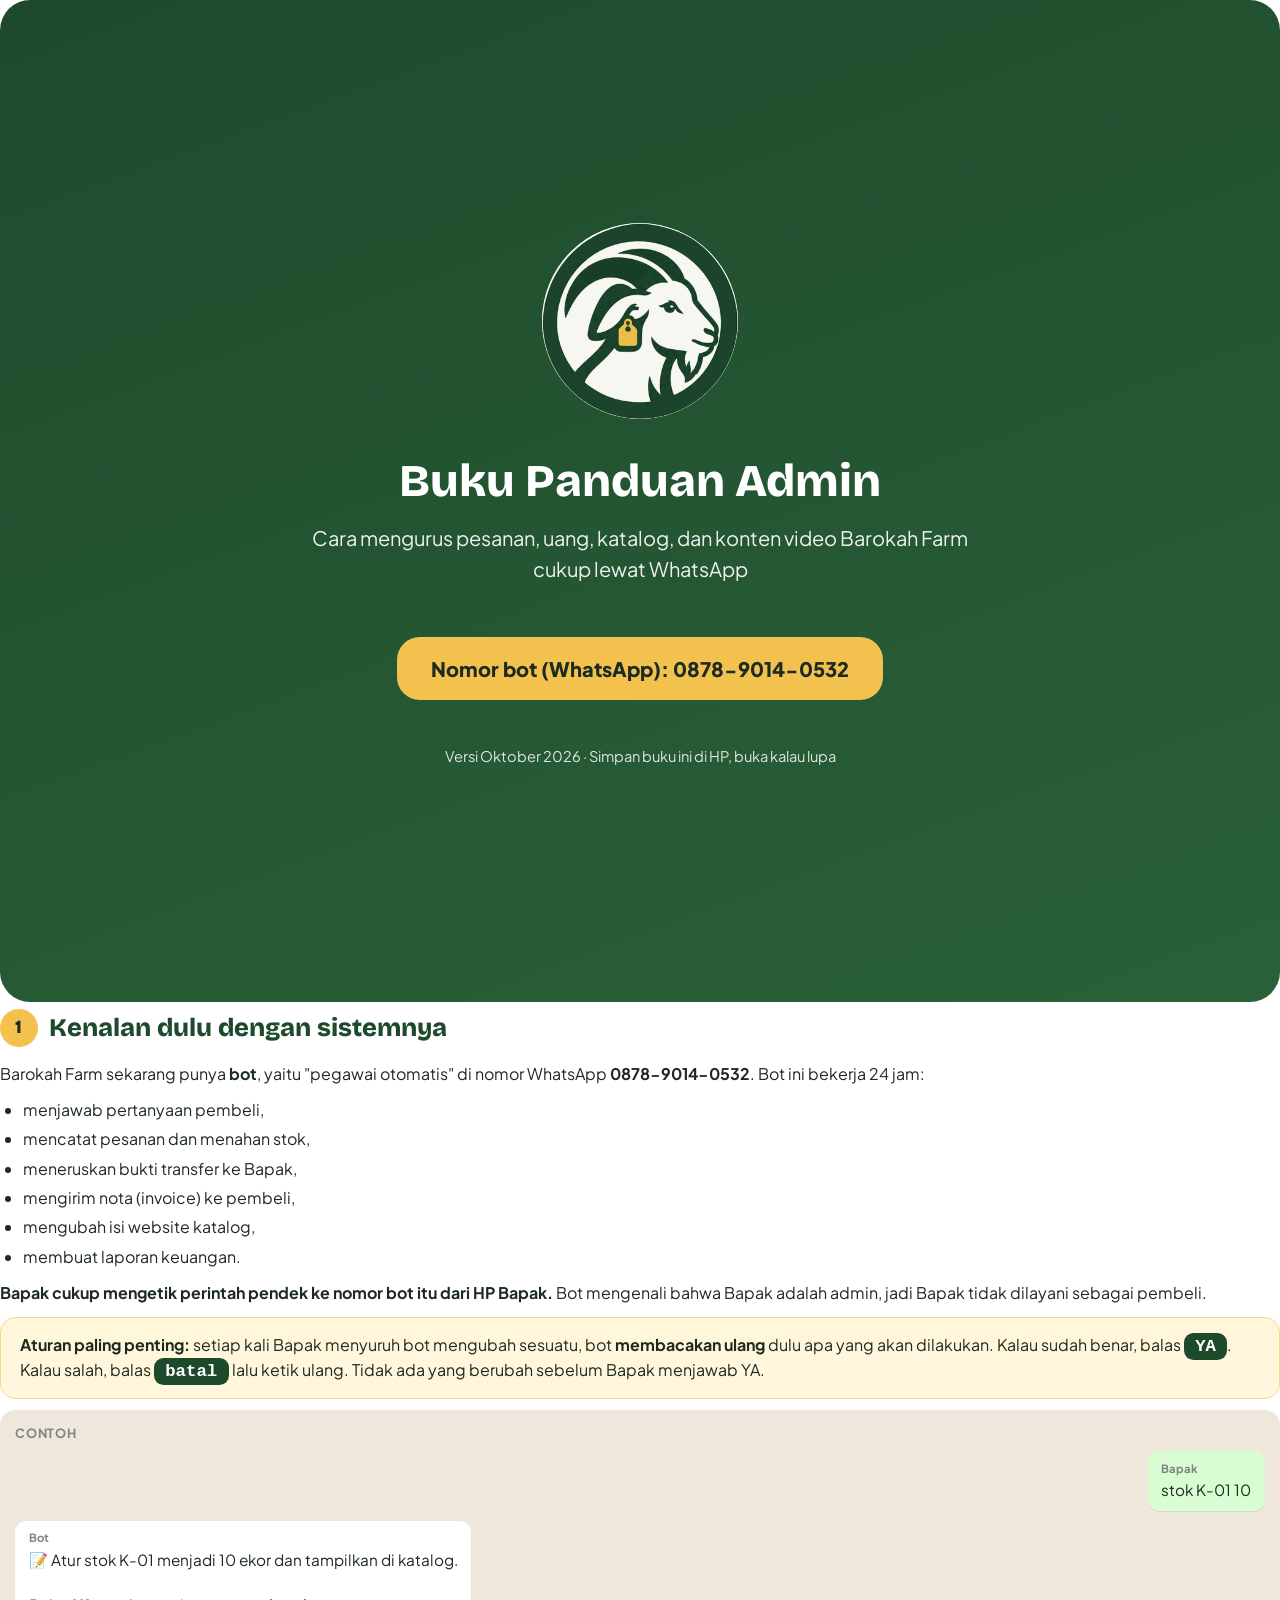
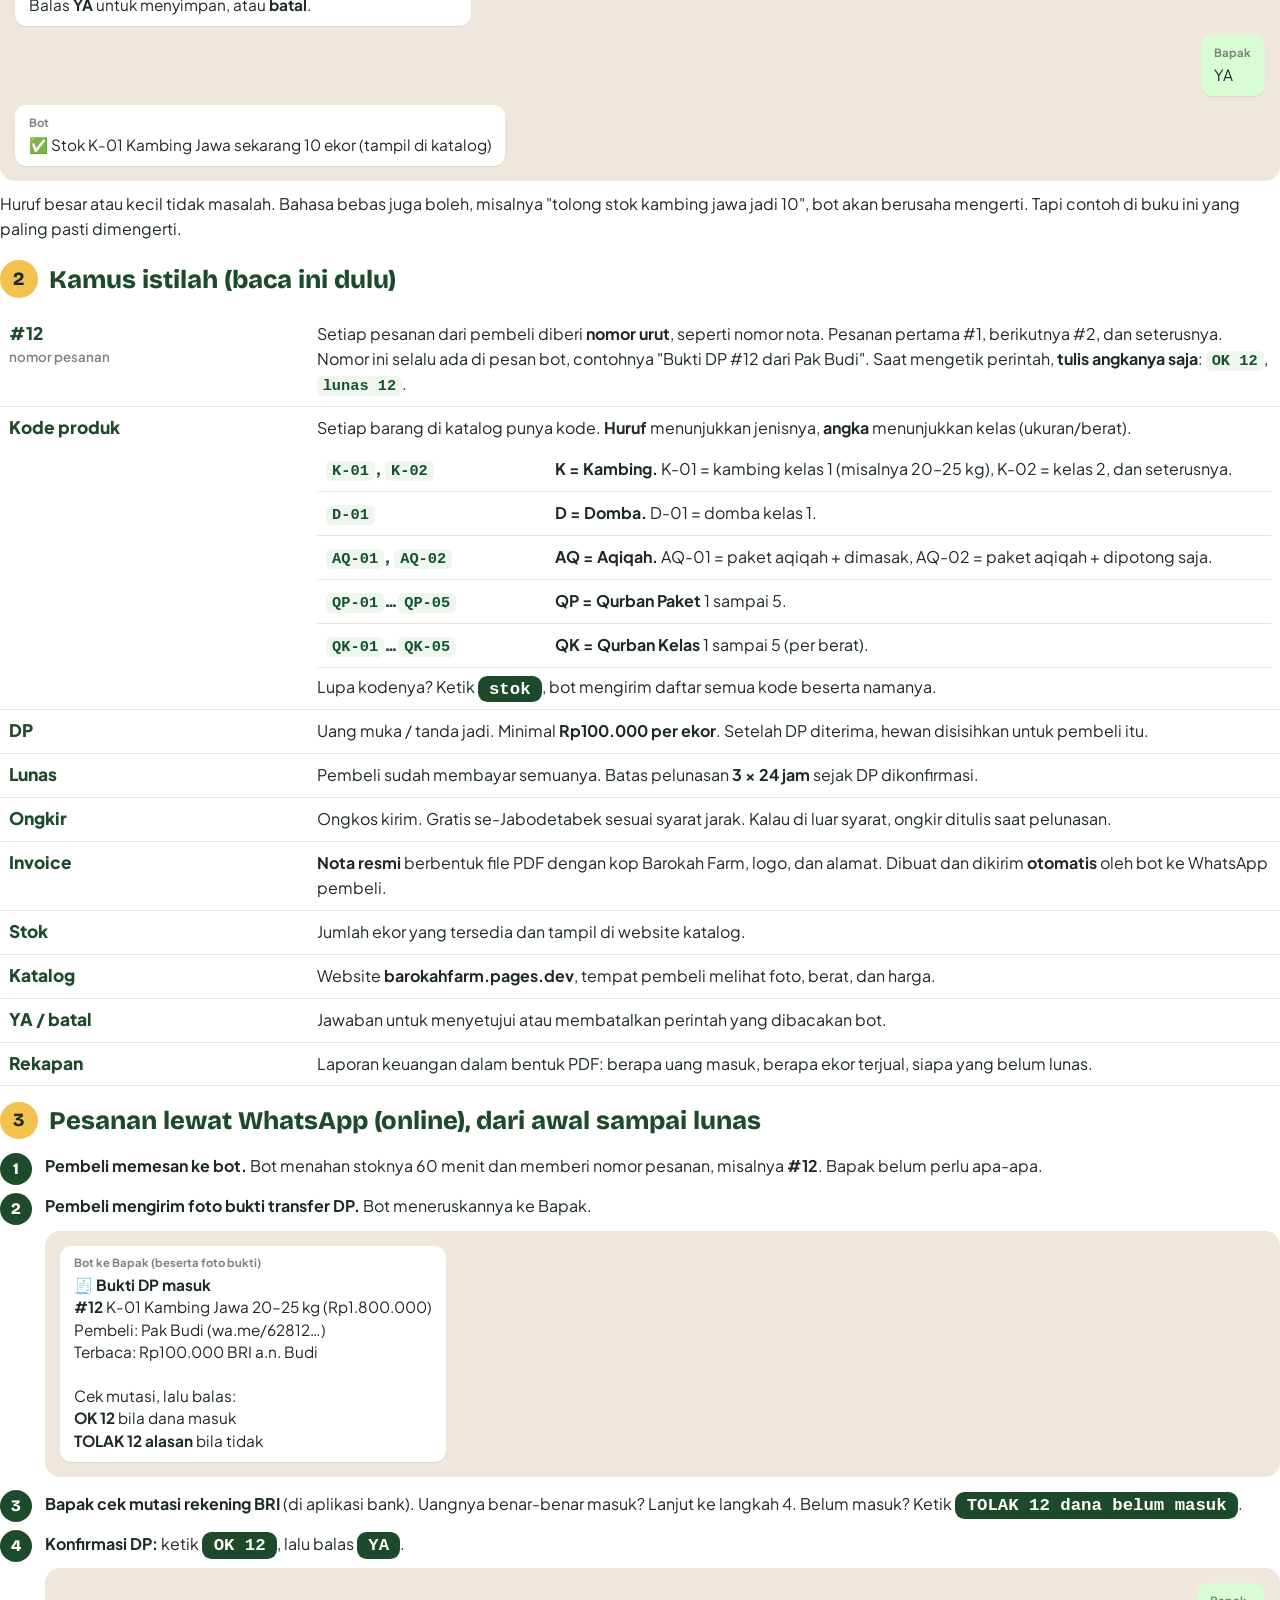
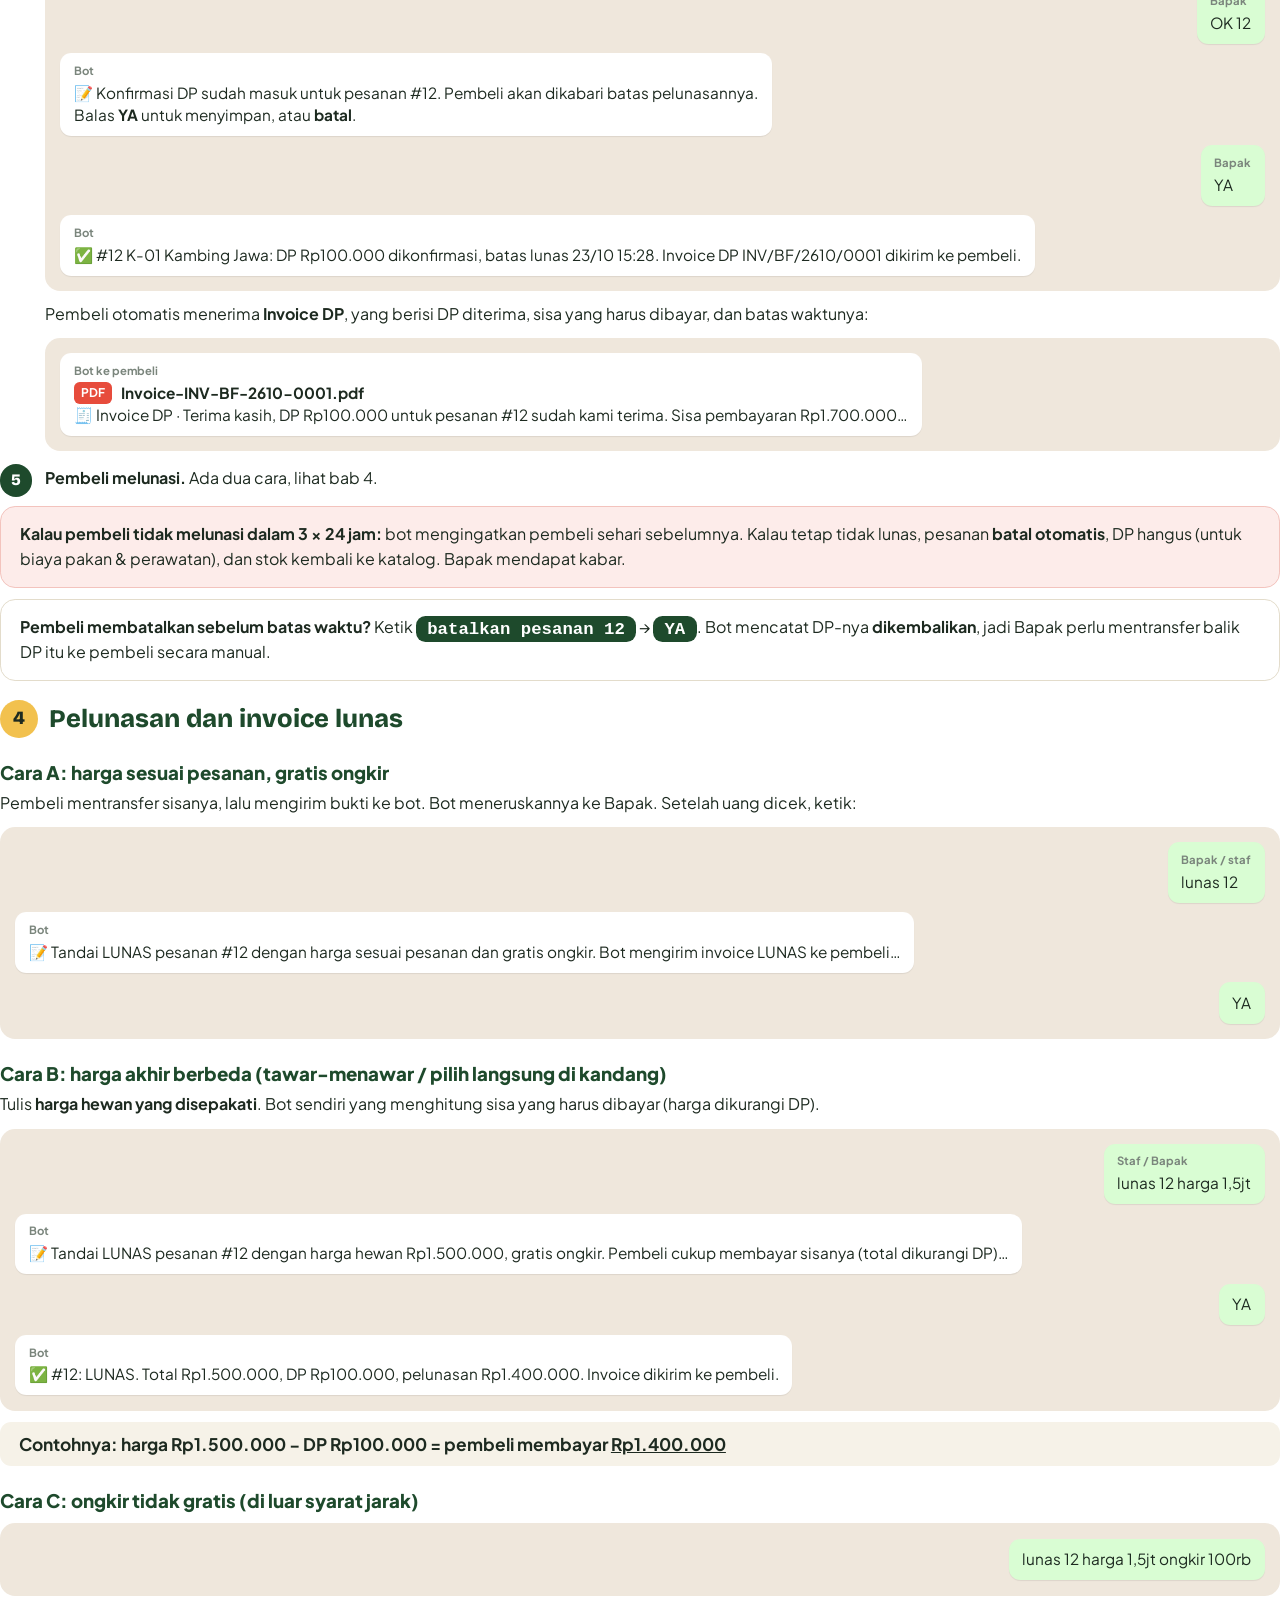
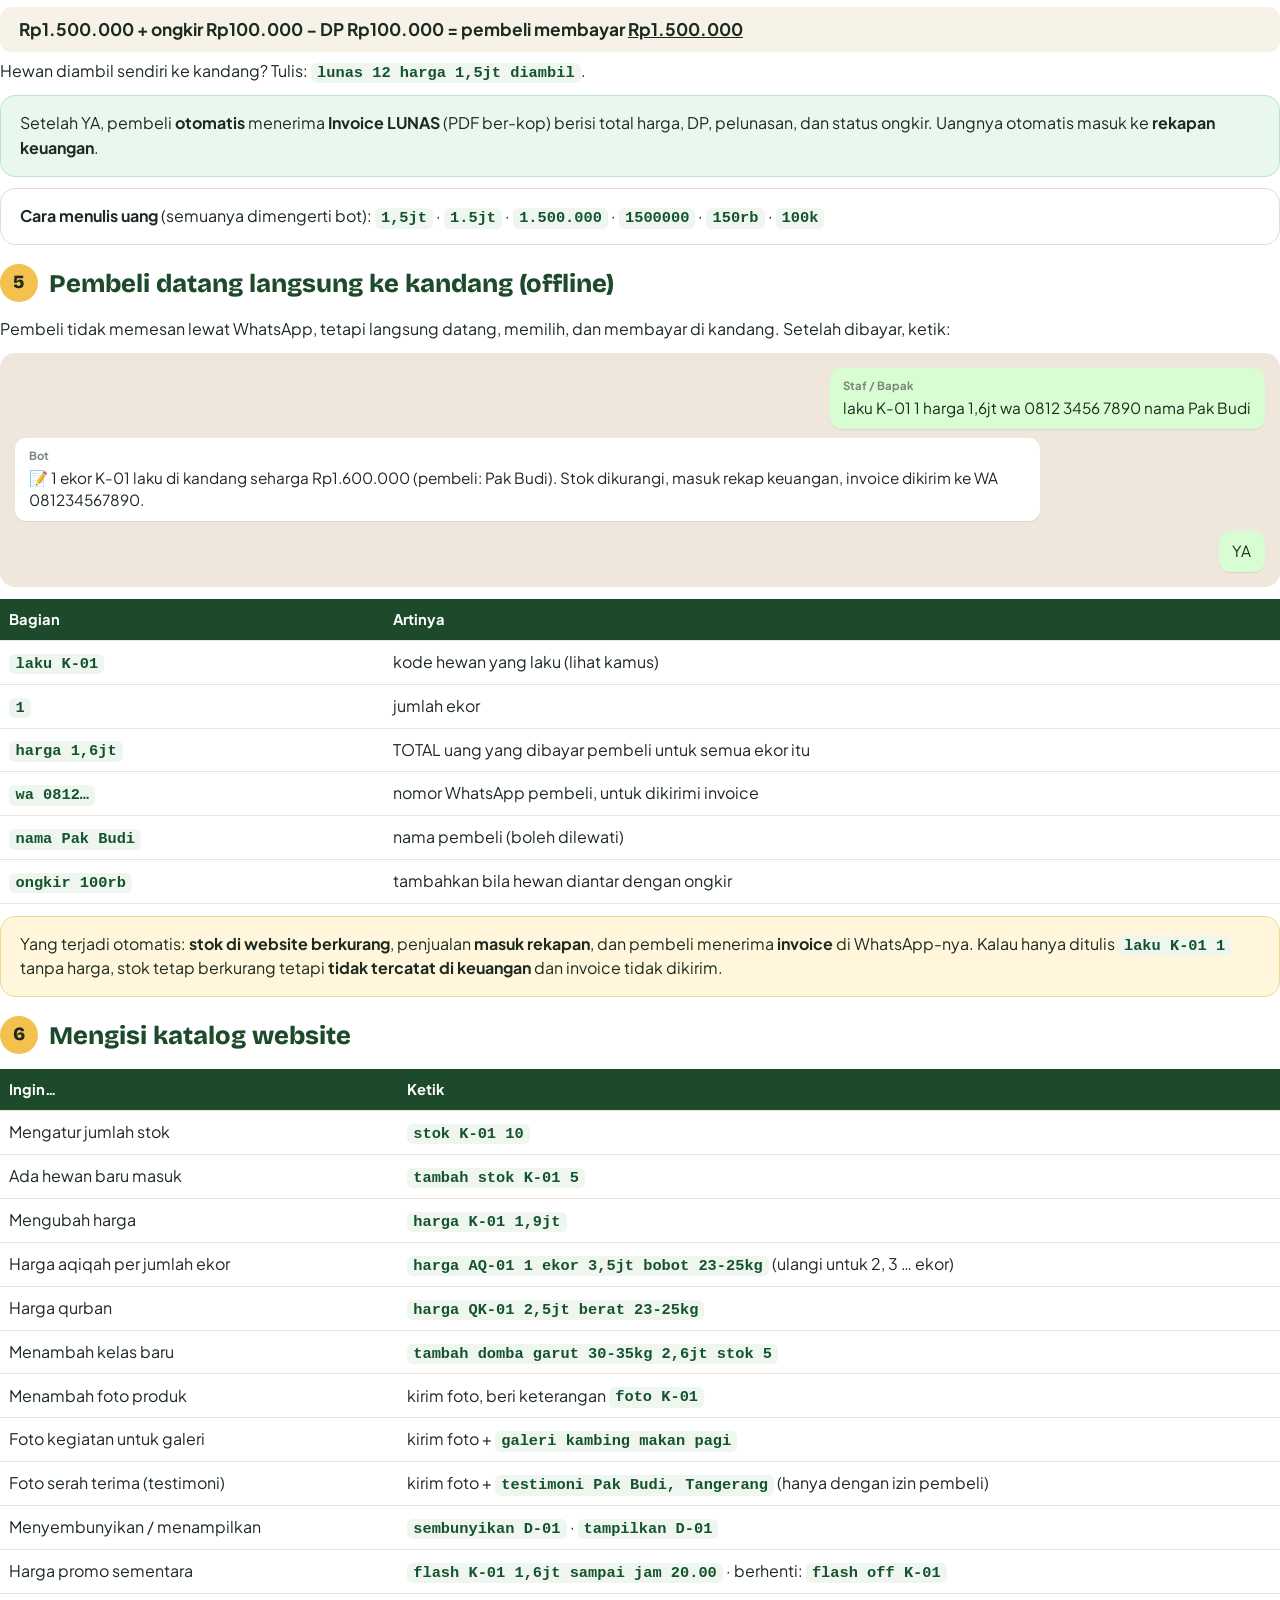
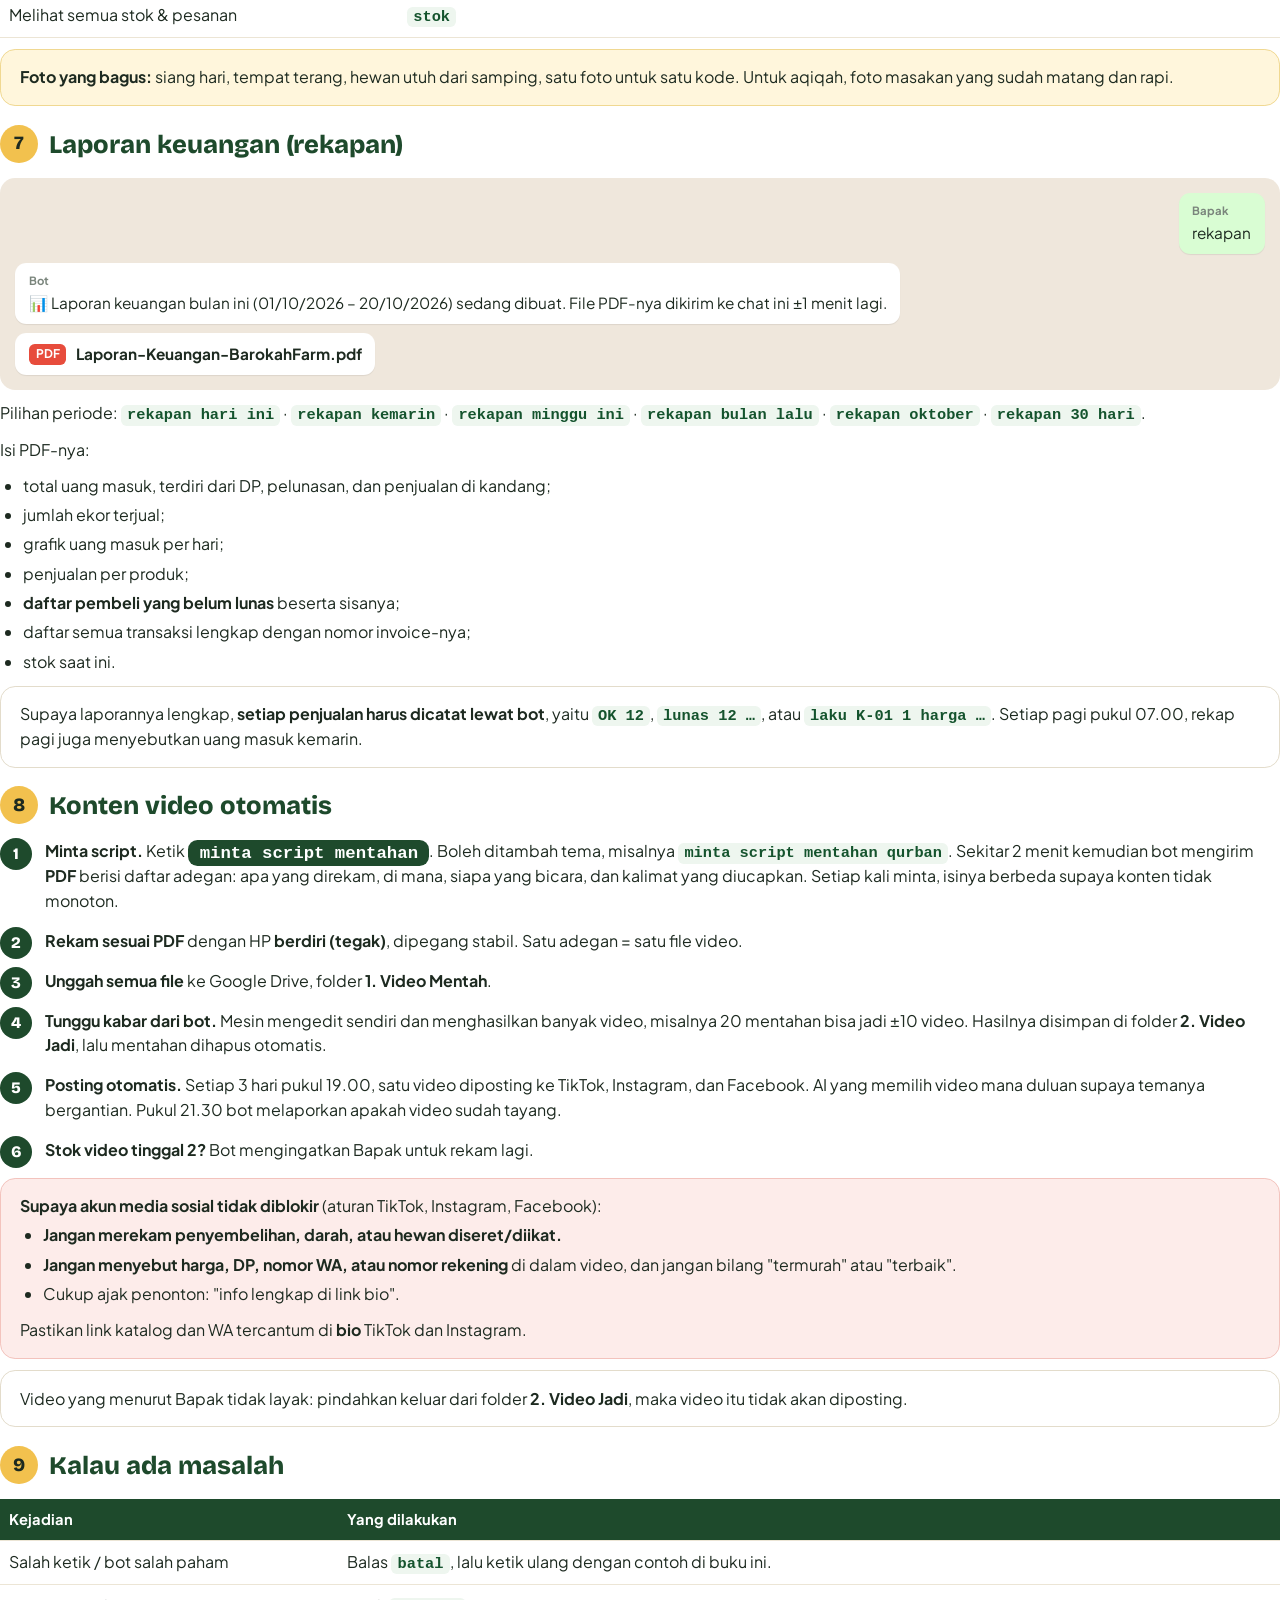
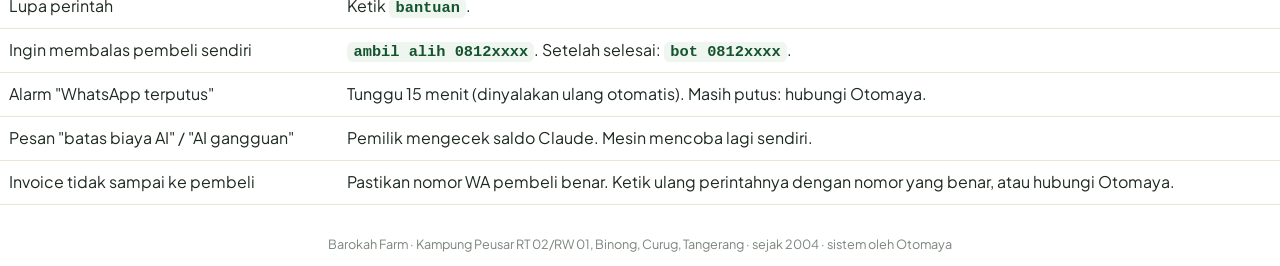
==== docs/manual/manual-admin.html @ 0e3099d8 "manual admin & staf yang mudah dipahami; uji dokumen di server Co-Authored-By: Claude Opus 5.5 <nore" ====
<!doctype html>
<html lang="id"><head><meta charset="utf-8"><title>Buku Panduan Admin Barokah Farm</title><link rel="stylesheet" href="buku.css"></head>
<body>

<div class="sampul">
  <img src="logo-bf.png" alt="">
  <h1>Buku Panduan Admin</h1>
  <p class="sub">Cara mengurus pesanan, uang, katalog, dan konten video Barokah Farm<br>cukup lewat WhatsApp</p>
  <div class="no">Nomor bot (WhatsApp): 0878-9014-0532</div>
  <p class="kecil">Versi Oktober 2026 · Simpan buku ini di HP, buka kalau lupa</p>
</div>

<h2><span class="n">1</span>Kenalan dulu dengan sistemnya</h2>
<p>Barokah Farm sekarang punya <b>bot</b>, yaitu "pegawai otomatis" di nomor WhatsApp <b>0878-9014-0532</b>. Bot ini bekerja 24 jam:</p>
<ul>
  <li>menjawab pertanyaan pembeli,</li>
  <li>mencatat pesanan dan menahan stok,</li>
  <li>meneruskan bukti transfer ke Bapak,</li>
  <li>mengirim nota (invoice) ke pembeli,</li>
  <li>mengubah isi website katalog,</li>
  <li>membuat laporan keuangan.</li>
</ul>
<p><b>Bapak cukup mengetik perintah pendek ke nomor bot itu dari HP Bapak.</b> Bot mengenali bahwa Bapak adalah admin, jadi Bapak tidak dilayani sebagai pembeli.</p>
<div class="kotak kuning"><b>Aturan paling penting:</b> setiap kali Bapak menyuruh bot mengubah sesuatu, bot <b>membacakan ulang</b> dulu apa yang akan dilakukan. Kalau sudah benar, balas <span class="ketik">YA</span>. Kalau salah, balas <span class="ketik">batal</span> lalu ketik ulang. Tidak ada yang berubah sebelum Bapak menjawab YA.</div>
<div class="chat"><div class="judul">Contoh</div>
  <div class="b saya"><small>Bapak</small>stok K-01 10</div>
  <div class="b bot"><small>Bot</small>📝 Atur stok K-01 menjadi 10 ekor dan tampilkan di katalog.<br><br>Balas <b>YA</b> untuk menyimpan, atau <b>batal</b>.</div>
  <div class="b saya"><small>Bapak</small>YA</div>
  <div class="b bot"><small>Bot</small>✅ Stok K-01 Kambing Jawa sekarang 10 ekor (tampil di katalog)</div>
</div>
<p>Huruf besar atau kecil tidak masalah. Bahasa bebas juga boleh, misalnya "tolong stok kambing jawa jadi 10", bot akan berusaha mengerti. Tapi contoh di buku ini yang paling pasti dimengerti.</p>

<div class="bab"></div>
<h2><span class="n">2</span>Kamus istilah (baca ini dulu)</h2>
<table class="istilah">
  <tr><td>#12<br><span style="font-size:10pt;font-weight:600;color:#7a857c">nomor pesanan</span></td><td>Setiap pesanan dari pembeli diberi <b>nomor urut</b>, seperti nomor nota. Pesanan pertama #1, berikutnya #2, dan seterusnya. Nomor ini selalu ada di pesan bot, contohnya "Bukti DP #12 dari Pak Budi". Saat mengetik perintah, <b>tulis angkanya saja</b>: <code>OK 12</code>, <code>lunas 12</code>.</td></tr>
  <tr><td>Kode produk</td><td>Setiap barang di katalog punya kode. <b>Huruf</b> menunjukkan jenisnya, <b>angka</b> menunjukkan kelas (ukuran/berat).
    <table style="margin-top:2mm">
      <tr><td class="k"><code>K-01</code>, <code>K-02</code></td><td><b>K = Kambing.</b> K-01 = kambing kelas 1 (misalnya 20–25 kg), K-02 = kelas 2, dan seterusnya.</td></tr>
      <tr><td class="k"><code>D-01</code></td><td><b>D = Domba.</b> D-01 = domba kelas 1.</td></tr>
      <tr><td class="k"><code>AQ-01</code>, <code>AQ-02</code></td><td><b>AQ = Aqiqah.</b> AQ-01 = paket aqiqah + dimasak, AQ-02 = paket aqiqah + dipotong saja.</td></tr>
      <tr><td class="k"><code>QP-01</code>…<code>QP-05</code></td><td><b>QP = Qurban Paket</b> 1 sampai 5.</td></tr>
      <tr><td class="k"><code>QK-01</code>…<code>QK-05</code></td><td><b>QK = Qurban Kelas</b> 1 sampai 5 (per berat).</td></tr>
    </table>
    Lupa kodenya? Ketik <span class="ketik">stok</span>, bot mengirim daftar semua kode beserta namanya.</td></tr>
  <tr><td>DP</td><td>Uang muka / tanda jadi. Minimal <b>Rp100.000 per ekor</b>. Setelah DP diterima, hewan disisihkan untuk pembeli itu.</td></tr>
  <tr><td>Lunas</td><td>Pembeli sudah membayar semuanya. Batas pelunasan <b>3 × 24 jam</b> sejak DP dikonfirmasi.</td></tr>
  <tr><td>Ongkir</td><td>Ongkos kirim. Gratis se-Jabodetabek sesuai syarat jarak. Kalau di luar syarat, ongkir ditulis saat pelunasan.</td></tr>
  <tr><td>Invoice</td><td><b>Nota resmi</b> berbentuk file PDF dengan kop Barokah Farm, logo, dan alamat. Dibuat dan dikirim <b>otomatis</b> oleh bot ke WhatsApp pembeli.</td></tr>
  <tr><td>Stok</td><td>Jumlah ekor yang tersedia dan tampil di website katalog.</td></tr>
  <tr><td>Katalog</td><td>Website <b>barokahfarm.pages.dev</b>, tempat pembeli melihat foto, berat, dan harga.</td></tr>
  <tr><td>YA / batal</td><td>Jawaban untuk menyetujui atau membatalkan perintah yang dibacakan bot.</td></tr>
  <tr><td>Rekapan</td><td>Laporan keuangan dalam bentuk PDF: berapa uang masuk, berapa ekor terjual, siapa yang belum lunas.</td></tr>
</table>

<div class="bab"></div>
<h2><span class="n">3</span>Pesanan lewat WhatsApp (online), dari awal sampai lunas</h2>
<ol class="langkah">
  <li><b>Pembeli memesan ke bot.</b> Bot menahan stoknya 60 menit dan memberi nomor pesanan, misalnya <b>#12</b>. Bapak belum perlu apa-apa.</li>
  <li><b>Pembeli mengirim foto bukti transfer DP.</b> Bot meneruskannya ke Bapak.
    <div class="chat">
      <div class="b bot"><small>Bot ke Bapak (beserta foto bukti)</small>🧾 <b>Bukti DP masuk</b><br><b>#12</b> K-01 Kambing Jawa 20–25 kg (Rp1.800.000)<br>Pembeli: Pak Budi (wa.me/62812…)<br>Terbaca: Rp100.000 BRI a.n. Budi<br><br>Cek mutasi, lalu balas:<br><b>OK 12</b> bila dana masuk<br><b>TOLAK 12 alasan</b> bila tidak</div>
    </div></li>
  <li><b>Bapak cek mutasi rekening BRI</b> (di aplikasi bank). Uangnya benar-benar masuk? Lanjut ke langkah 4. Belum masuk? Ketik <span class="ketik">TOLAK 12 dana belum masuk</span>.</li>
  <li><b>Konfirmasi DP:</b> ketik <span class="ketik">OK 12</span>, lalu balas <span class="ketik">YA</span>.
    <div class="chat">
      <div class="b saya"><small>Bapak</small>OK 12</div>
      <div class="b bot"><small>Bot</small>📝 Konfirmasi DP sudah masuk untuk pesanan #12. Pembeli akan dikabari batas pelunasannya.<br>Balas <b>YA</b> untuk menyimpan, atau <b>batal</b>.</div>
      <div class="b saya"><small>Bapak</small>YA</div>
      <div class="b bot"><small>Bot</small>✅ #12 K-01 Kambing Jawa: DP Rp100.000 dikonfirmasi, batas lunas 23/10 15:28. Invoice DP INV/BF/2610/0001 dikirim ke pembeli.</div>
    </div>
    Pembeli otomatis menerima <b>Invoice DP</b>, yang berisi DP diterima, sisa yang harus dibayar, dan batas waktunya:
    <div class="chat"><div class="b bot"><small>Bot ke pembeli</small><div class="file"><i>PDF</i> Invoice-INV-BF-2610-0001.pdf</div>🧾 Invoice DP · Terima kasih, DP Rp100.000 untuk pesanan #12 sudah kami terima. Sisa pembayaran Rp1.700.000…</div></div></li>
  <li><b>Pembeli melunasi.</b> Ada dua cara, lihat bab 4.</li>
</ol>
<div class="kotak merah"><b>Kalau pembeli tidak melunasi dalam 3 × 24 jam:</b> bot mengingatkan pembeli sehari sebelumnya. Kalau tetap tidak lunas, pesanan <b>batal otomatis</b>, DP hangus (untuk biaya pakan &amp; perawatan), dan stok kembali ke katalog. Bapak mendapat kabar.</div>
<div class="kotak"><b>Pembeli membatalkan sebelum batas waktu?</b> Ketik <span class="ketik">batalkan pesanan 12</span> → <span class="ketik">YA</span>. Bot mencatat DP-nya <b>dikembalikan</b>, jadi Bapak perlu mentransfer balik DP itu ke pembeli secara manual.</div>

<div class="bab"></div>
<h2><span class="n">4</span>Pelunasan dan invoice lunas</h2>
<h3>Cara A: harga sesuai pesanan, gratis ongkir</h3>
<p>Pembeli mentransfer sisanya, lalu mengirim bukti ke bot. Bot meneruskannya ke Bapak. Setelah uang dicek, ketik:</p>
<div class="chat"><div class="b saya"><small>Bapak / staf</small>lunas 12</div><div class="b bot"><small>Bot</small>📝 Tandai LUNAS pesanan #12 dengan harga sesuai pesanan dan gratis ongkir. Bot mengirim invoice LUNAS ke pembeli…</div><div class="b saya">YA</div></div>

<h3>Cara B: harga akhir berbeda (tawar-menawar / pilih langsung di kandang)</h3>
<p>Tulis <b>harga hewan yang disepakati</b>. Bot sendiri yang menghitung sisa yang harus dibayar (harga dikurangi DP).</p>
<div class="chat"><div class="b saya"><small>Staf / Bapak</small>lunas 12 harga 1,5jt</div>
  <div class="b bot"><small>Bot</small>📝 Tandai LUNAS pesanan #12 dengan harga hewan Rp1.500.000, gratis ongkir. Pembeli cukup membayar sisanya (total dikurangi DP)…</div><div class="b saya">YA</div>
  <div class="b bot"><small>Bot</small>✅ #12: LUNAS. Total Rp1.500.000, DP Rp100.000, pelunasan Rp1.400.000. Invoice dikirim ke pembeli.</div></div>
<div class="hitung">Contohnya: harga Rp1.500.000 − DP Rp100.000 = pembeli membayar <u>Rp1.400.000</u></div>

<h3>Cara C: ongkir tidak gratis (di luar syarat jarak)</h3>
<div class="chat"><div class="b saya">lunas 12 harga 1,5jt ongkir 100rb</div></div>
<div class="hitung">Rp1.500.000 + ongkir Rp100.000 − DP Rp100.000 = pembeli membayar <u>Rp1.500.000</u></div>
<p>Hewan diambil sendiri ke kandang? Tulis: <code>lunas 12 harga 1,5jt diambil</code>.</p>
<div class="kotak hijau">Setelah YA, pembeli <b>otomatis</b> menerima <b>Invoice LUNAS</b> (PDF ber-kop) berisi total harga, DP, pelunasan, dan status ongkir. Uangnya otomatis masuk ke <b>rekapan keuangan</b>.</div>
<div class="kotak"><b>Cara menulis uang</b> (semuanya dimengerti bot): <code>1,5jt</code> · <code>1.5jt</code> · <code>1.500.000</code> · <code>1500000</code> · <code>150rb</code> · <code>100k</code></div>

<div class="bab"></div>
<h2><span class="n">5</span>Pembeli datang langsung ke kandang (offline)</h2>
<p>Pembeli tidak memesan lewat WhatsApp, tetapi langsung datang, memilih, dan membayar di kandang. Setelah dibayar, ketik:</p>
<div class="chat"><div class="b saya"><small>Staf / Bapak</small>laku K-01 1 harga 1,6jt wa 0812 3456 7890 nama Pak Budi</div>
  <div class="b bot"><small>Bot</small>📝 1 ekor K-01 laku di kandang seharga Rp1.600.000 (pembeli: Pak Budi). Stok dikurangi, masuk rekap keuangan, invoice dikirim ke WA 081234567890.</div><div class="b saya">YA</div></div>
<table>
  <tr><th>Bagian</th><th>Artinya</th></tr>
  <tr><td class="k"><code>laku K-01</code></td><td>kode hewan yang laku (lihat kamus)</td></tr>
  <tr><td class="k"><code>1</code></td><td>jumlah ekor</td></tr>
  <tr><td class="k"><code>harga 1,6jt</code></td><td>TOTAL uang yang dibayar pembeli untuk semua ekor itu</td></tr>
  <tr><td class="k"><code>wa 0812…</code></td><td>nomor WhatsApp pembeli, untuk dikirimi invoice</td></tr>
  <tr><td class="k"><code>nama Pak Budi</code></td><td>nama pembeli (boleh dilewati)</td></tr>
  <tr><td class="k"><code>ongkir 100rb</code></td><td>tambahkan bila hewan diantar dengan ongkir</td></tr>
</table>
<div class="kotak kuning">Yang terjadi otomatis: <b>stok di website berkurang</b>, penjualan <b>masuk rekapan</b>, dan pembeli menerima <b>invoice</b> di WhatsApp-nya. Kalau hanya ditulis <code>laku K-01 1</code> tanpa harga, stok tetap berkurang tetapi <b>tidak tercatat di keuangan</b> dan invoice tidak dikirim.</div>

<div class="bab"></div>
<h2><span class="n">6</span>Mengisi katalog website</h2>
<table>
  <tr><th>Ingin…</th><th>Ketik</th></tr>
  <tr><td>Mengatur jumlah stok</td><td><code>stok K-01 10</code></td></tr>
  <tr><td>Ada hewan baru masuk</td><td><code>tambah stok K-01 5</code></td></tr>
  <tr><td>Mengubah harga</td><td><code>harga K-01 1,9jt</code></td></tr>
  <tr><td>Harga aqiqah per jumlah ekor</td><td><code>harga AQ-01 1 ekor 3,5jt bobot 23-25kg</code> (ulangi untuk 2, 3 … ekor)</td></tr>
  <tr><td>Harga qurban</td><td><code>harga QK-01 2,5jt berat 23-25kg</code></td></tr>
  <tr><td>Menambah kelas baru</td><td><code>tambah domba garut 30-35kg 2,6jt stok 5</code></td></tr>
  <tr><td>Menambah foto produk</td><td>kirim foto, beri keterangan <code>foto K-01</code></td></tr>
  <tr><td>Foto kegiatan untuk galeri</td><td>kirim foto + <code>galeri kambing makan pagi</code></td></tr>
  <tr><td>Foto serah terima (testimoni)</td><td>kirim foto + <code>testimoni Pak Budi, Tangerang</code> (hanya dengan izin pembeli)</td></tr>
  <tr><td>Menyembunyikan / menampilkan</td><td><code>sembunyikan D-01</code> · <code>tampilkan D-01</code></td></tr>
  <tr><td>Harga promo sementara</td><td><code>flash K-01 1,6jt sampai jam 20.00</code> · berhenti: <code>flash off K-01</code></td></tr>
  <tr><td>Melihat semua stok &amp; pesanan</td><td><code>stok</code></td></tr>
</table>
<div class="kotak kuning"><b>Foto yang bagus:</b> siang hari, tempat terang, hewan utuh dari samping, satu foto untuk satu kode. Untuk aqiqah, foto masakan yang sudah matang dan rapi.</div>

<div class="bab"></div>
<h2><span class="n">7</span>Laporan keuangan (rekapan)</h2>
<div class="chat"><div class="b saya"><small>Bapak</small>rekapan</div><div class="b bot"><small>Bot</small>📊 Laporan keuangan bulan ini (01/10/2026 – 20/10/2026) sedang dibuat. File PDF-nya dikirim ke chat ini ±1 menit lagi.</div><div class="b bot"><div class="file"><i>PDF</i> Laporan-Keuangan-BarokahFarm.pdf</div></div></div>
<p>Pilihan periode: <code>rekapan hari ini</code> · <code>rekapan kemarin</code> · <code>rekapan minggu ini</code> · <code>rekapan bulan lalu</code> · <code>rekapan oktober</code> · <code>rekapan 30 hari</code>.</p>
<p>Isi PDF-nya:</p>
<ul>
  <li>total uang masuk, terdiri dari DP, pelunasan, dan penjualan di kandang;</li>
  <li>jumlah ekor terjual;</li>
  <li>grafik uang masuk per hari;</li>
  <li>penjualan per produk;</li>
  <li><b>daftar pembeli yang belum lunas</b> beserta sisanya;</li>
  <li>daftar semua transaksi lengkap dengan nomor invoice-nya;</li>
  <li>stok saat ini.</li>
</ul>
<div class="kotak">Supaya laporannya lengkap, <b>setiap penjualan harus dicatat lewat bot</b>, yaitu <code>OK 12</code>, <code>lunas 12 …</code>, atau <code>laku K-01 1 harga …</code>. Setiap pagi pukul 07.00, rekap pagi juga menyebutkan uang masuk kemarin.</div>

<div class="bab"></div>
<h2><span class="n">8</span>Konten video otomatis</h2>
<ol class="langkah">
  <li><b>Minta script.</b> Ketik <span class="ketik">minta script mentahan</span>. Boleh ditambah tema, misalnya <code>minta script mentahan qurban</code>. Sekitar 2 menit kemudian bot mengirim <b>PDF</b> berisi daftar adegan: apa yang direkam, di mana, siapa yang bicara, dan kalimat yang diucapkan. Setiap kali minta, isinya berbeda supaya konten tidak monoton.</li>
  <li><b>Rekam sesuai PDF</b> dengan HP <b>berdiri (tegak)</b>, dipegang stabil. Satu adegan = satu file video.</li>
  <li><b>Unggah semua file</b> ke Google Drive, folder <b>1. Video Mentah</b>.</li>
  <li><b>Tunggu kabar dari bot.</b> Mesin mengedit sendiri dan menghasilkan banyak video, misalnya 20 mentahan bisa jadi ±10 video. Hasilnya disimpan di folder <b>2. Video Jadi</b>, lalu mentahan dihapus otomatis.</li>
  <li><b>Posting otomatis.</b> Setiap 3 hari pukul 19.00, satu video diposting ke TikTok, Instagram, dan Facebook. AI yang memilih video mana duluan supaya temanya bergantian. Pukul 21.30 bot melaporkan apakah video sudah tayang.</li>
  <li><b>Stok video tinggal 2?</b> Bot mengingatkan Bapak untuk rekam lagi.</li>
</ol>
<div class="kotak merah"><b>Supaya akun media sosial tidak diblokir</b> (aturan TikTok, Instagram, Facebook):
<ul>
  <li><b>Jangan merekam penyembelihan, darah, atau hewan diseret/diikat.</b></li>
  <li><b>Jangan menyebut harga, DP, nomor WA, atau nomor rekening</b> di dalam video, dan jangan bilang "termurah" atau "terbaik".</li>
  <li>Cukup ajak penonton: "info lengkap di link bio".</li>
</ul>
Pastikan link katalog dan WA tercantum di <b>bio</b> TikTok dan Instagram.</div>
<div class="kotak">Video yang menurut Bapak tidak layak: pindahkan keluar dari folder <b>2. Video Jadi</b>, maka video itu tidak akan diposting.</div>

<div class="bab"></div>
<h2><span class="n">9</span>Kalau ada masalah</h2>
<table>
  <tr><th>Kejadian</th><th>Yang dilakukan</th></tr>
  <tr><td>Salah ketik / bot salah paham</td><td>Balas <code>batal</code>, lalu ketik ulang dengan contoh di buku ini.</td></tr>
  <tr><td>Lupa perintah</td><td>Ketik <code>bantuan</code>.</td></tr>
  <tr><td>Ingin membalas pembeli sendiri</td><td><code>ambil alih 0812xxxx</code>. Setelah selesai: <code>bot 0812xxxx</code>.</td></tr>
  <tr><td>Alarm "WhatsApp terputus"</td><td>Tunggu 15 menit (dinyalakan ulang otomatis). Masih putus: hubungi Otomaya.</td></tr>
  <tr><td>Pesan "batas biaya AI" / "AI gangguan"</td><td>Pemilik mengecek saldo Claude. Mesin mencoba lagi sendiri.</td></tr>
  <tr><td>Invoice tidak sampai ke pembeli</td><td>Pastikan nomor WA pembeli benar. Ketik ulang perintahnya dengan nomor yang benar, atau hubungi Otomaya.</td></tr>
</table>
<p class="kaki">Barokah Farm · Kampung Peusar RT 02/RW 01, Binong, Curug, Tangerang · sejak 2004 · sistem oleh Otomaya</p>
</body></html>
---- docs/manual/buku.css ----
@font-face{font-family:"Bricolage Grotesque";src:url(BricolageGrotesque_800ExtraBold.ttf);font-weight:800}
@font-face{font-family:"Plus Jakarta Sans";src:url(PlusJakartaSans_400Regular.ttf);font-weight:400}
@font-face{font-family:"Plus Jakarta Sans";src:url(PlusJakartaSans_600SemiBold.ttf);font-weight:600}
@font-face{font-family:"Plus Jakarta Sans";src:url(PlusJakartaSans_700Bold.ttf);font-weight:700}
@font-face{font-family:"Plus Jakarta Sans";src:url(PlusJakartaSans_800ExtraBold.ttf);font-weight:800}
@page{size:A4;margin:14mm 15mm 15mm}
*{box-sizing:border-box}
html,body{margin:0;padding:0}
body{font:400 12pt/1.55 "Plus Jakarta Sans",sans-serif;color:#1d2a20;-webkit-print-color-adjust:exact;print-color-adjust:exact}
.sampul{height:265mm;display:flex;flex-direction:column;justify-content:center;align-items:center;text-align:center;background:linear-gradient(160deg,#1E4A2C,#2A6139);color:#fff;border-radius:8mm;padding:20mm;break-after:page}
.sampul img{width:52mm;height:52mm;border-radius:50%;background:#fff;margin-bottom:10mm}
.sampul h1{font:800 34pt/1.1 "Bricolage Grotesque",sans-serif;margin:0 0 4mm}
.sampul .sub{font-size:15pt;opacity:.92;margin:0 0 14mm}
.sampul .no{background:#F2C14E;color:#1d2a20;border-radius:6mm;padding:5mm 9mm;font:800 15pt "Plus Jakarta Sans"}
.sampul .kecil{margin-top:12mm;font-size:11pt;opacity:.85}
h2{font:800 19pt/1.15 "Bricolage Grotesque",sans-serif;color:#1E4A2C;margin:0 0 4mm;padding-top:2mm;display:flex;align-items:center;gap:3mm}
h2 .n{display:inline-grid;place-items:center;width:10mm;height:10mm;border-radius:50%;background:#F2C14E;color:#1d2a20;font-size:14pt;flex:none}
h3{font:800 14pt "Plus Jakarta Sans";color:#1E4A2C;margin:6mm 0 2mm}
.bab{break-before:page}
p{margin:0 0 3mm}
.kotak{border:1.5px solid #e3dccb;border-radius:4mm;padding:4mm 5mm;margin:3mm 0;break-inside:avoid;background:#fff}
.kuning{background:#fff6dc;border-color:#f0d891}
.hijau{background:#e9f8ee;border-color:#bfe3cb}
.merah{background:#fdecea;border-color:#f3c3bd}
.ketik{font:800 13pt ui-monospace,Menlo,monospace;background:#1E4A2C;color:#fff;border-radius:2.5mm;padding:1mm 3mm;white-space:nowrap}
code{font:700 11.5pt ui-monospace,Menlo,monospace;background:#eef6ef;color:#14532d;padding:.3mm 1.6mm;border-radius:1.5mm}
table{width:100%;border-collapse:collapse;margin:2mm 0}
td,th{padding:2.4mm 2.5mm;border-bottom:1px solid #ece5d5;vertical-align:top;text-align:left}
th{background:#1E4A2C;color:#fff;font-weight:700;font-size:11pt}
td.k{width:30%;font-weight:700}
.istilah td:first-child{width:24%;font:800 13pt "Plus Jakarta Sans";color:#1E4A2C}
.chat{background:#efe7dc;border-radius:4mm;padding:4mm;margin:3mm 0;break-inside:avoid;display:flex;flex-direction:column;gap:2.5mm}
.chat .judul{font:700 9.5pt "Plus Jakarta Sans";color:#7a857c;text-transform:uppercase;letter-spacing:.06em}
.b{max-width:82%;padding:2.6mm 3.6mm;border-radius:3mm;font-size:11.5pt;line-height:1.45;box-shadow:0 1px 1px rgba(0,0,0,.08)}
.b small{display:block;font-size:8.5pt;color:#7a857c;font-weight:700;margin-bottom:.6mm}
.saya{align-self:flex-end;background:#d9fdd3}
.bot{align-self:flex-start;background:#fff}
.file{display:flex;align-items:center;gap:2.5mm;font-weight:700}
.file i{font-style:normal;background:#e74c3c;color:#fff;border-radius:1.5mm;padding:.5mm 1.8mm;font-size:9pt}
ol.langkah{list-style:none;padding:0;margin:2mm 0;counter-reset:l}
ol.langkah>li{counter-increment:l;position:relative;padding-left:12mm;margin:0 0 4mm;break-inside:avoid}
ol.langkah>li::before{content:counter(l);position:absolute;left:0;top:-.5mm;width:8.5mm;height:8.5mm;border-radius:50%;background:#1E4A2C;color:#fff;font:800 12pt/8.5mm "Bricolage Grotesque";text-align:center}
ul{margin:1mm 0 3mm;padding-left:6mm} li{margin:1.2mm 0}
.hitung{font:700 13pt "Plus Jakarta Sans";background:#F6F2E8;border-radius:3mm;padding:3mm 5mm;margin:2mm 0}
.dua{display:grid;grid-template-columns:1fr 1fr;gap:4mm}
.kaki{margin-top:8mm;font-size:9.5pt;color:#7a857c;text-align:center}
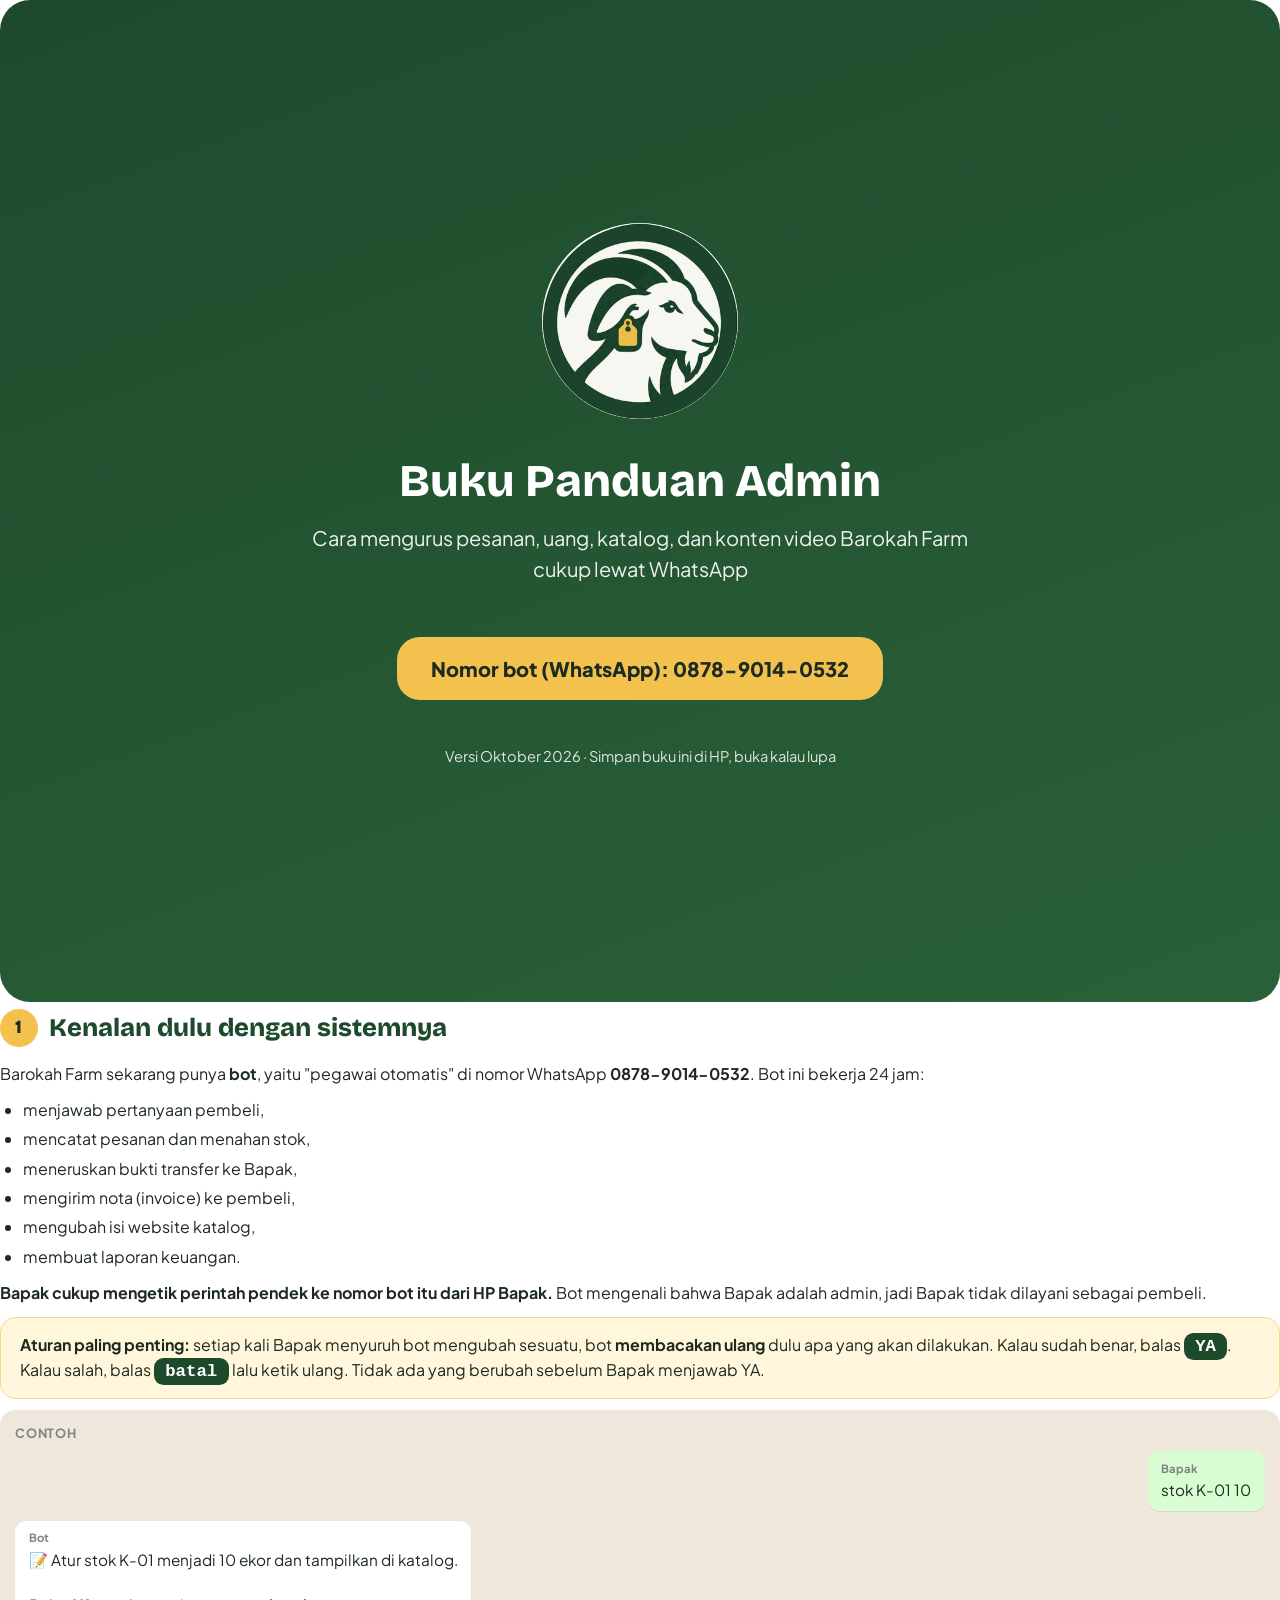
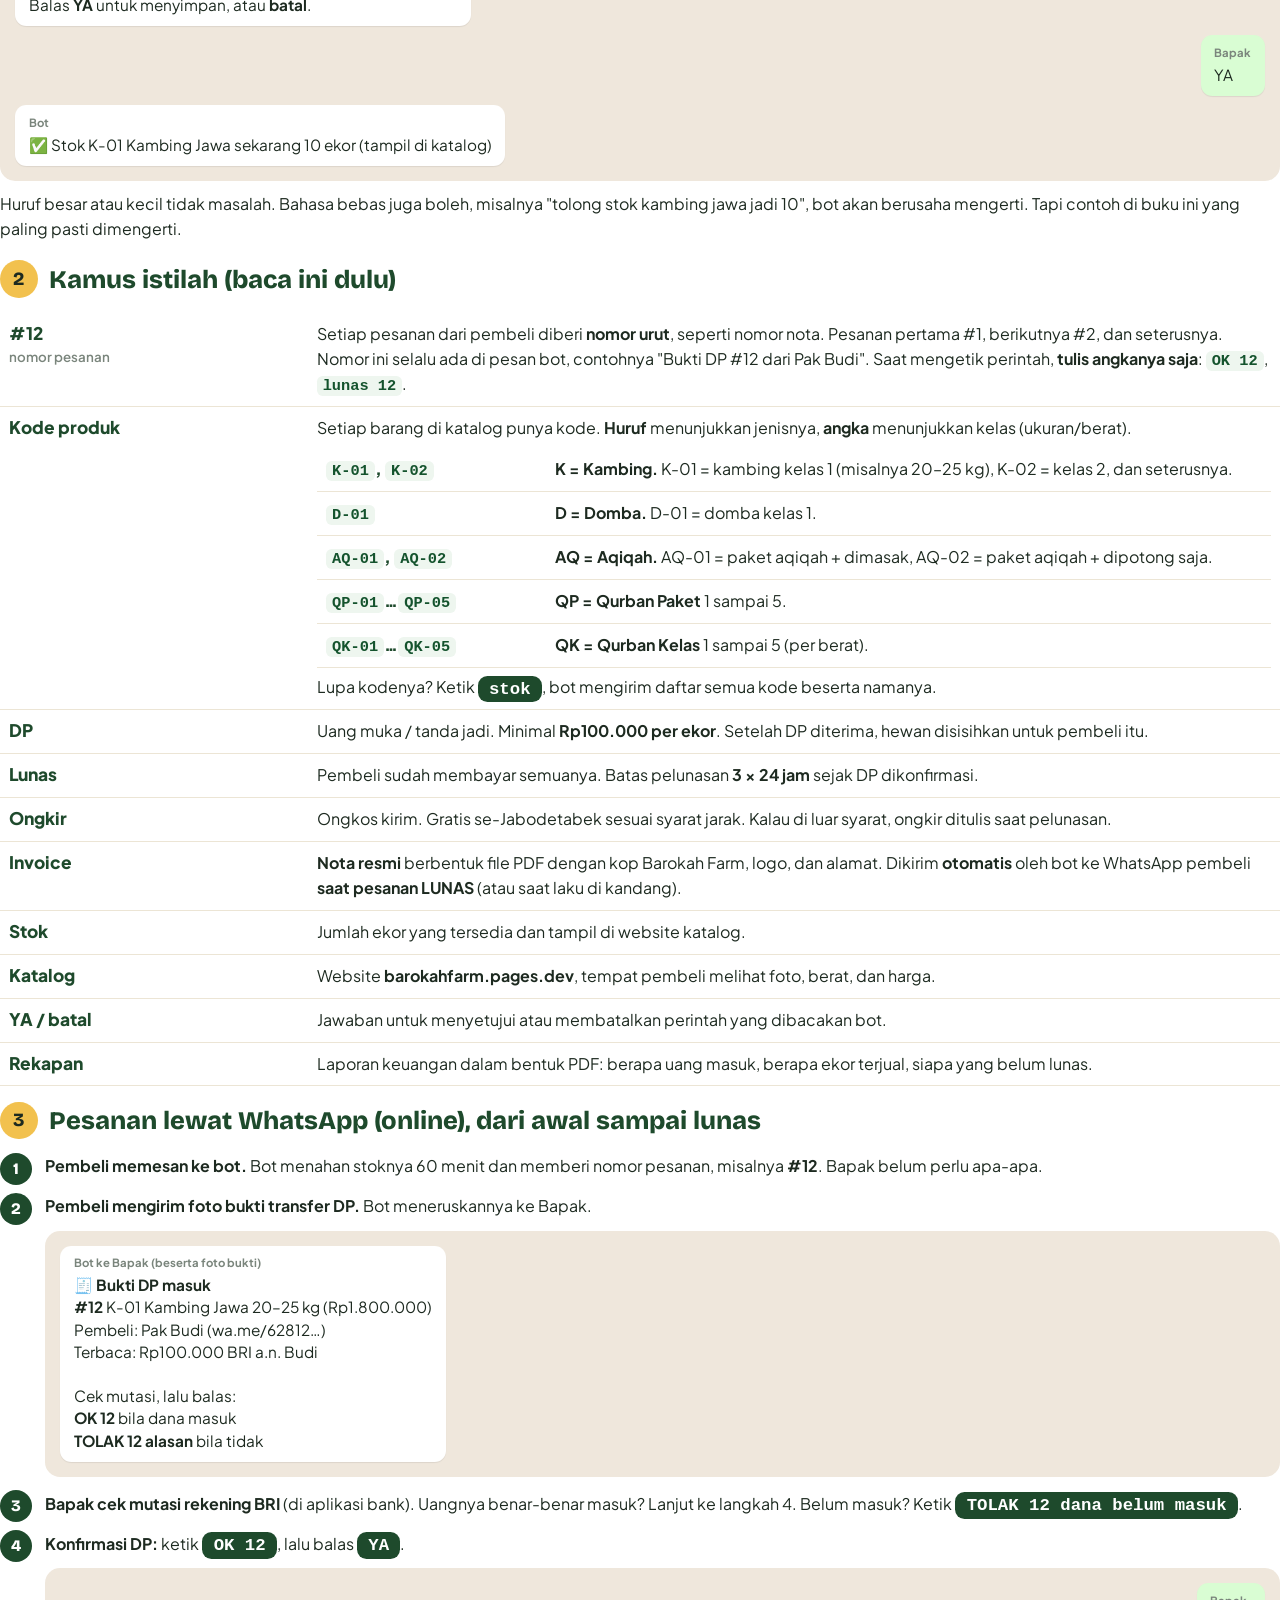
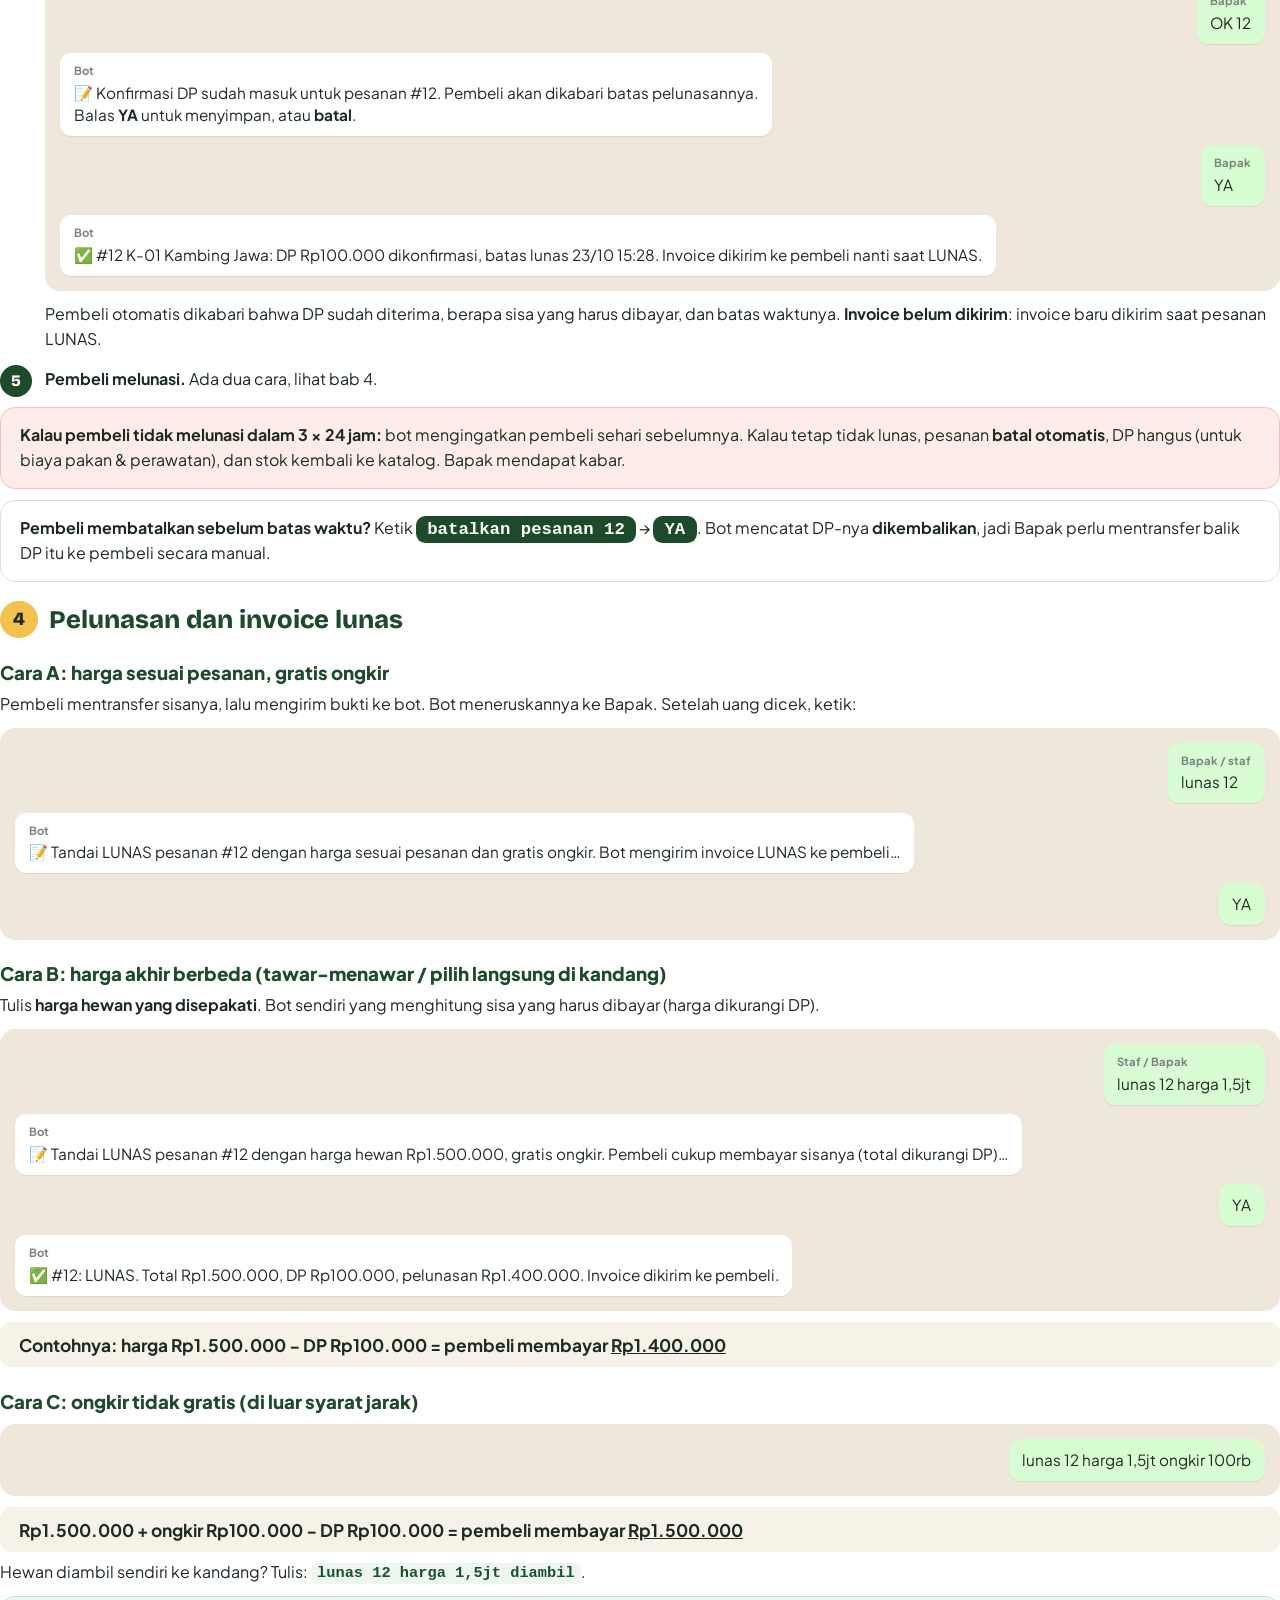
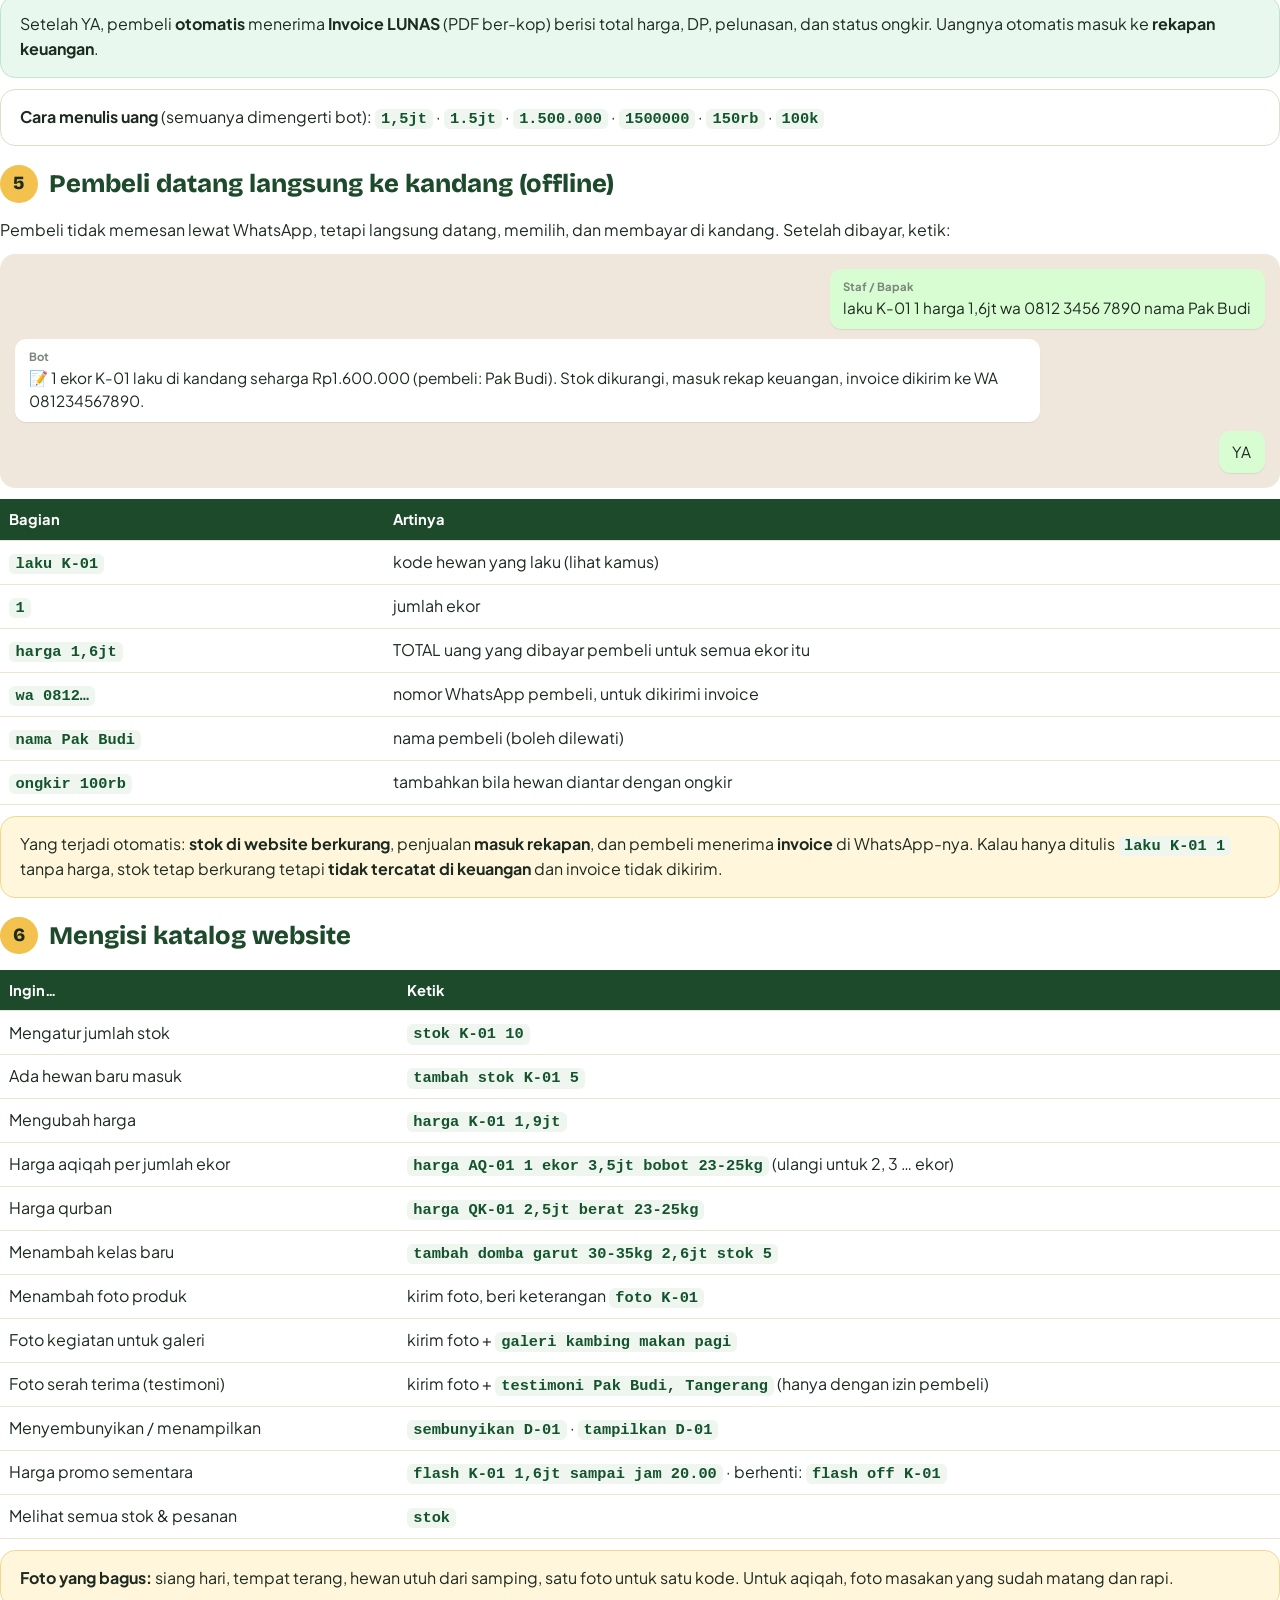
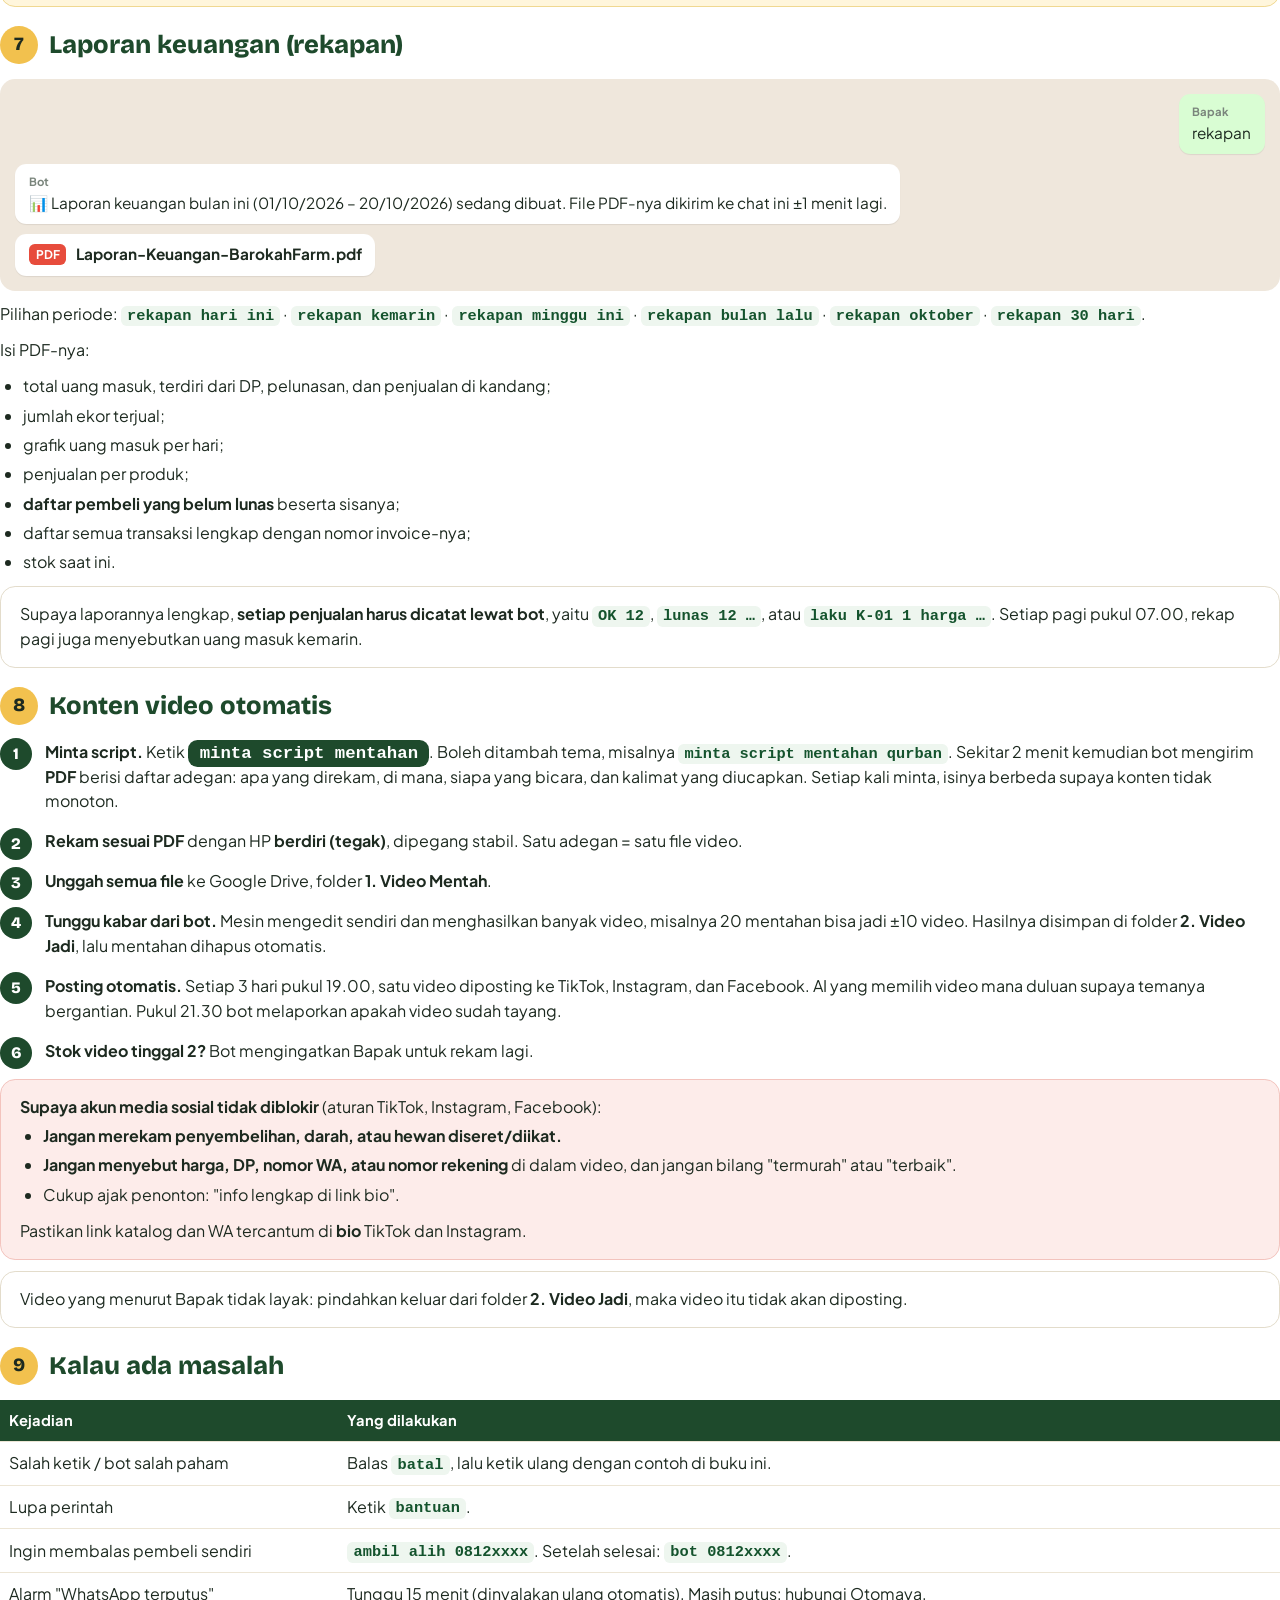
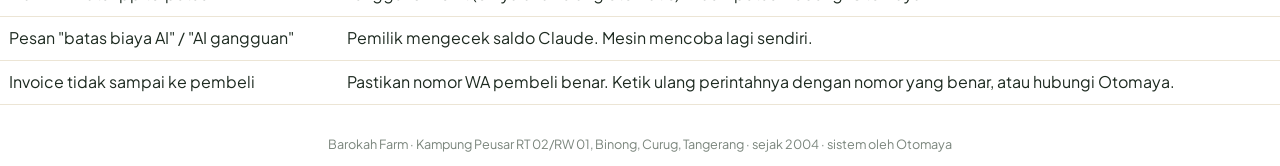
==== commit 0de040db: "invoice hanya dikirim saat lunas (DP tidak lagi dikirimi invoice) Co-Authored-By: Claude Opus 5.5 <n" ====
--- a/docs/manual/manual-admin.html
+++ b/docs/manual/manual-admin.html
@@ -46,7 +46,7 @@
   <tr><td>DP</td><td>Uang muka / tanda jadi. Minimal <b>Rp100.000 per ekor</b>. Setelah DP diterima, hewan disisihkan untuk pembeli itu.</td></tr>
   <tr><td>Lunas</td><td>Pembeli sudah membayar semuanya. Batas pelunasan <b>3 × 24 jam</b> sejak DP dikonfirmasi.</td></tr>
   <tr><td>Ongkir</td><td>Ongkos kirim. Gratis se-Jabodetabek sesuai syarat jarak. Kalau di luar syarat, ongkir ditulis saat pelunasan.</td></tr>
-  <tr><td>Invoice</td><td><b>Nota resmi</b> berbentuk file PDF dengan kop Barokah Farm, logo, dan alamat. Dibuat dan dikirim <b>otomatis</b> oleh bot ke WhatsApp pembeli.</td></tr>
+  <tr><td>Invoice</td><td><b>Nota resmi</b> berbentuk file PDF dengan kop Barokah Farm, logo, dan alamat. Dikirim <b>otomatis</b> oleh bot ke WhatsApp pembeli <b>saat pesanan LUNAS</b> (atau saat laku di kandang).</td></tr>
   <tr><td>Stok</td><td>Jumlah ekor yang tersedia dan tampil di website katalog.</td></tr>
   <tr><td>Katalog</td><td>Website <b>barokahfarm.pages.dev</b>, tempat pembeli melihat foto, berat, dan harga.</td></tr>
   <tr><td>YA / batal</td><td>Jawaban untuk menyetujui atau membatalkan perintah yang dibacakan bot.</td></tr>
@@ -67,10 +67,9 @@
       <div class="b saya"><small>Bapak</small>OK 12</div>
       <div class="b bot"><small>Bot</small>📝 Konfirmasi DP sudah masuk untuk pesanan #12. Pembeli akan dikabari batas pelunasannya.<br>Balas <b>YA</b> untuk menyimpan, atau <b>batal</b>.</div>
       <div class="b saya"><small>Bapak</small>YA</div>
-      <div class="b bot"><small>Bot</small>✅ #12 K-01 Kambing Jawa: DP Rp100.000 dikonfirmasi, batas lunas 23/10 15:28. Invoice DP INV/BF/2610/0001 dikirim ke pembeli.</div>
+      <div class="b bot"><small>Bot</small>✅ #12 K-01 Kambing Jawa: DP Rp100.000 dikonfirmasi, batas lunas 23/10 15:28. Invoice dikirim ke pembeli nanti saat LUNAS.</div>
     </div>
-    Pembeli otomatis menerima <b>Invoice DP</b>, yang berisi DP diterima, sisa yang harus dibayar, dan batas waktunya:
-    <div class="chat"><div class="b bot"><small>Bot ke pembeli</small><div class="file"><i>PDF</i> Invoice-INV-BF-2610-0001.pdf</div>🧾 Invoice DP · Terima kasih, DP Rp100.000 untuk pesanan #12 sudah kami terima. Sisa pembayaran Rp1.700.000…</div></div></li>
+    Pembeli otomatis dikabari bahwa DP sudah diterima, berapa sisa yang harus dibayar, dan batas waktunya. <b>Invoice belum dikirim</b>: invoice baru dikirim saat pesanan LUNAS.</li>
   <li><b>Pembeli melunasi.</b> Ada dua cara, lihat bab 4.</li>
 </ol>
 <div class="kotak merah"><b>Kalau pembeli tidak melunasi dalam 3 × 24 jam:</b> bot mengingatkan pembeli sehari sebelumnya. Kalau tetap tidak lunas, pesanan <b>batal otomatis</b>, DP hangus (untuk biaya pakan &amp; perawatan), dan stok kembali ke katalog. Bapak mendapat kabar.</div>
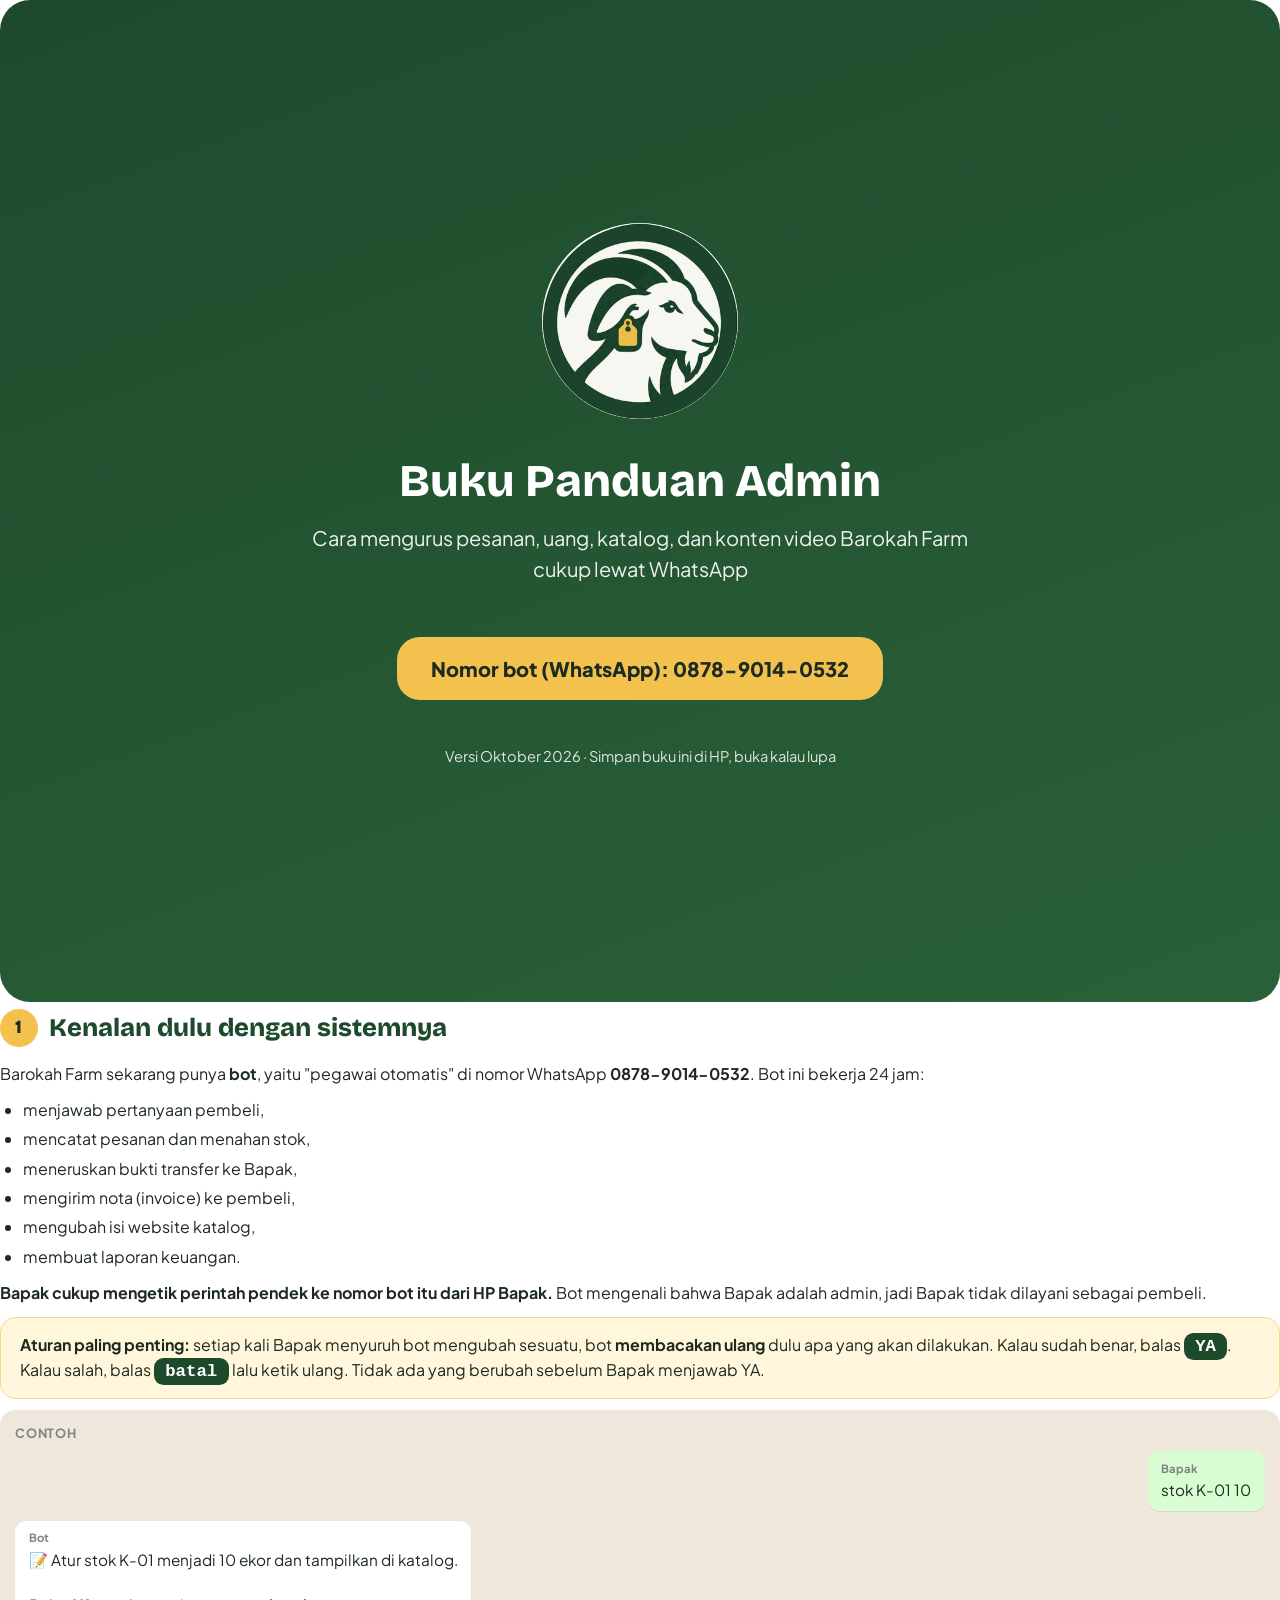
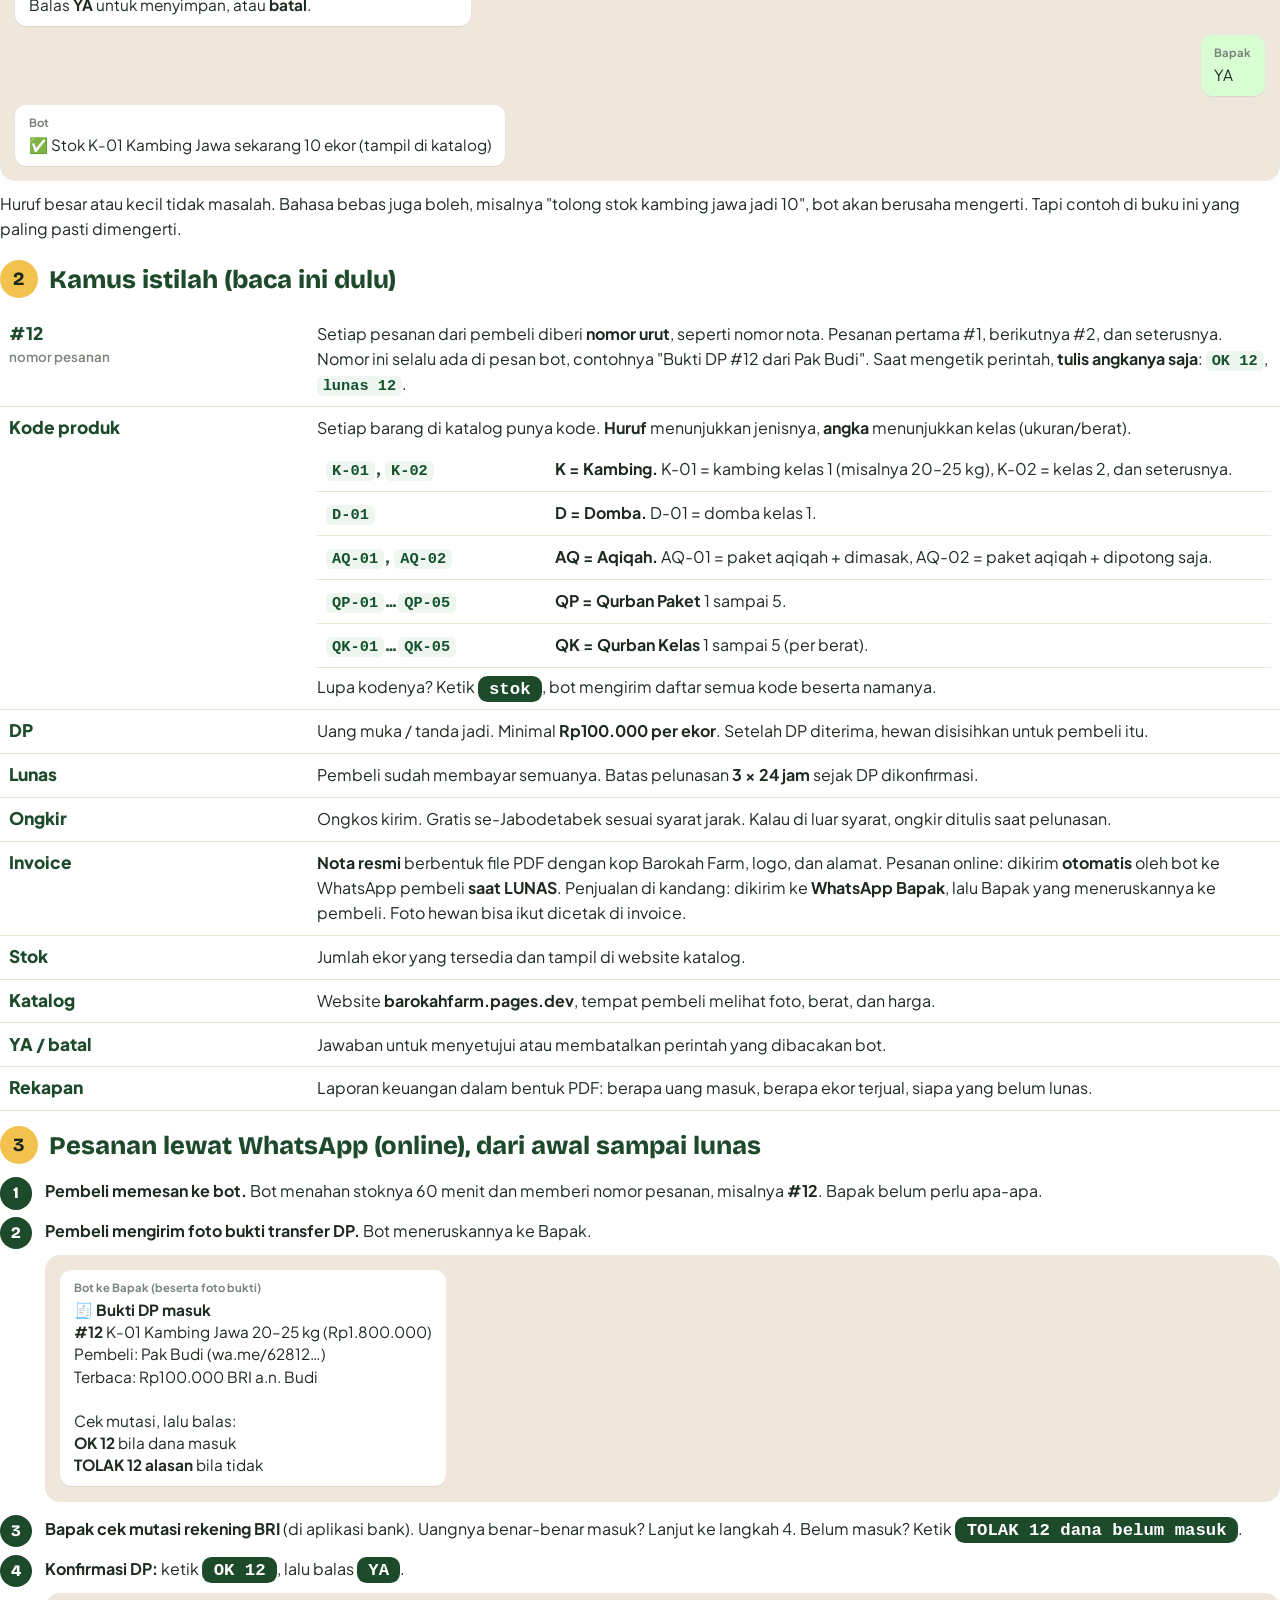
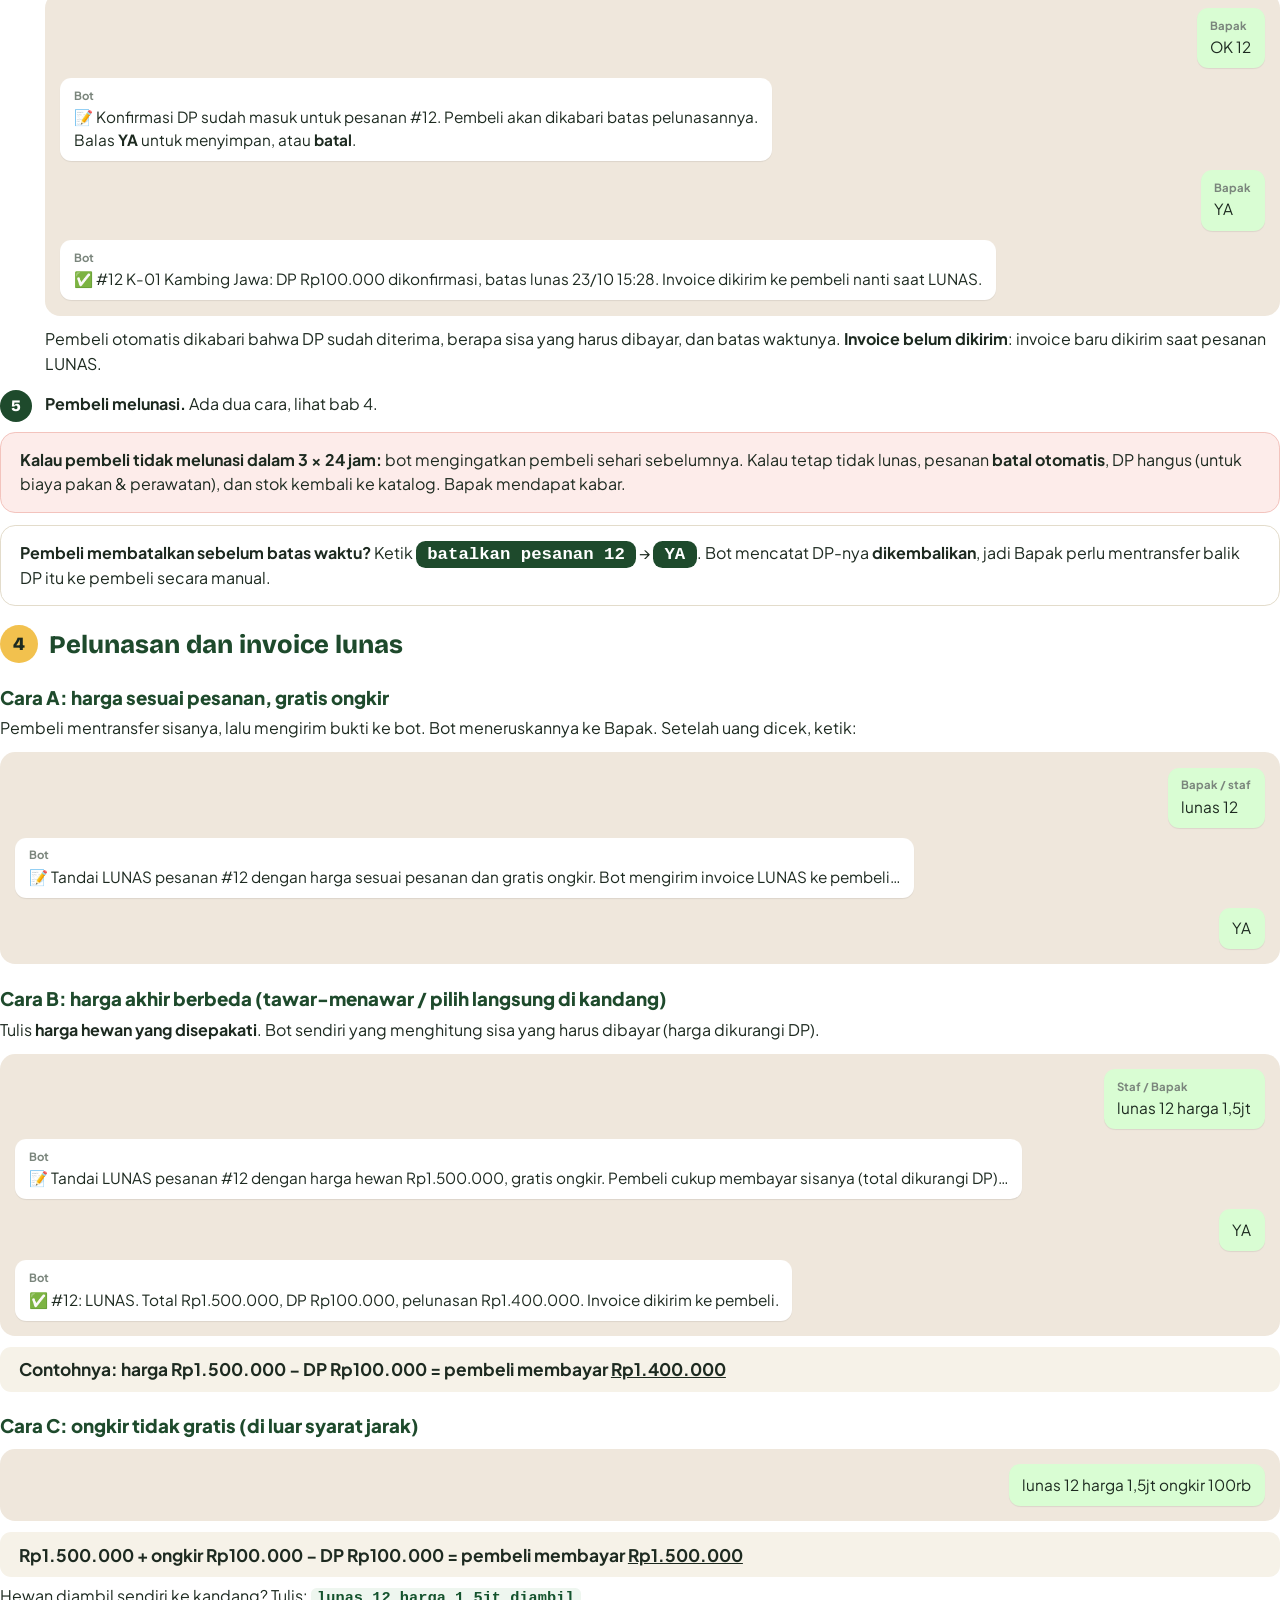
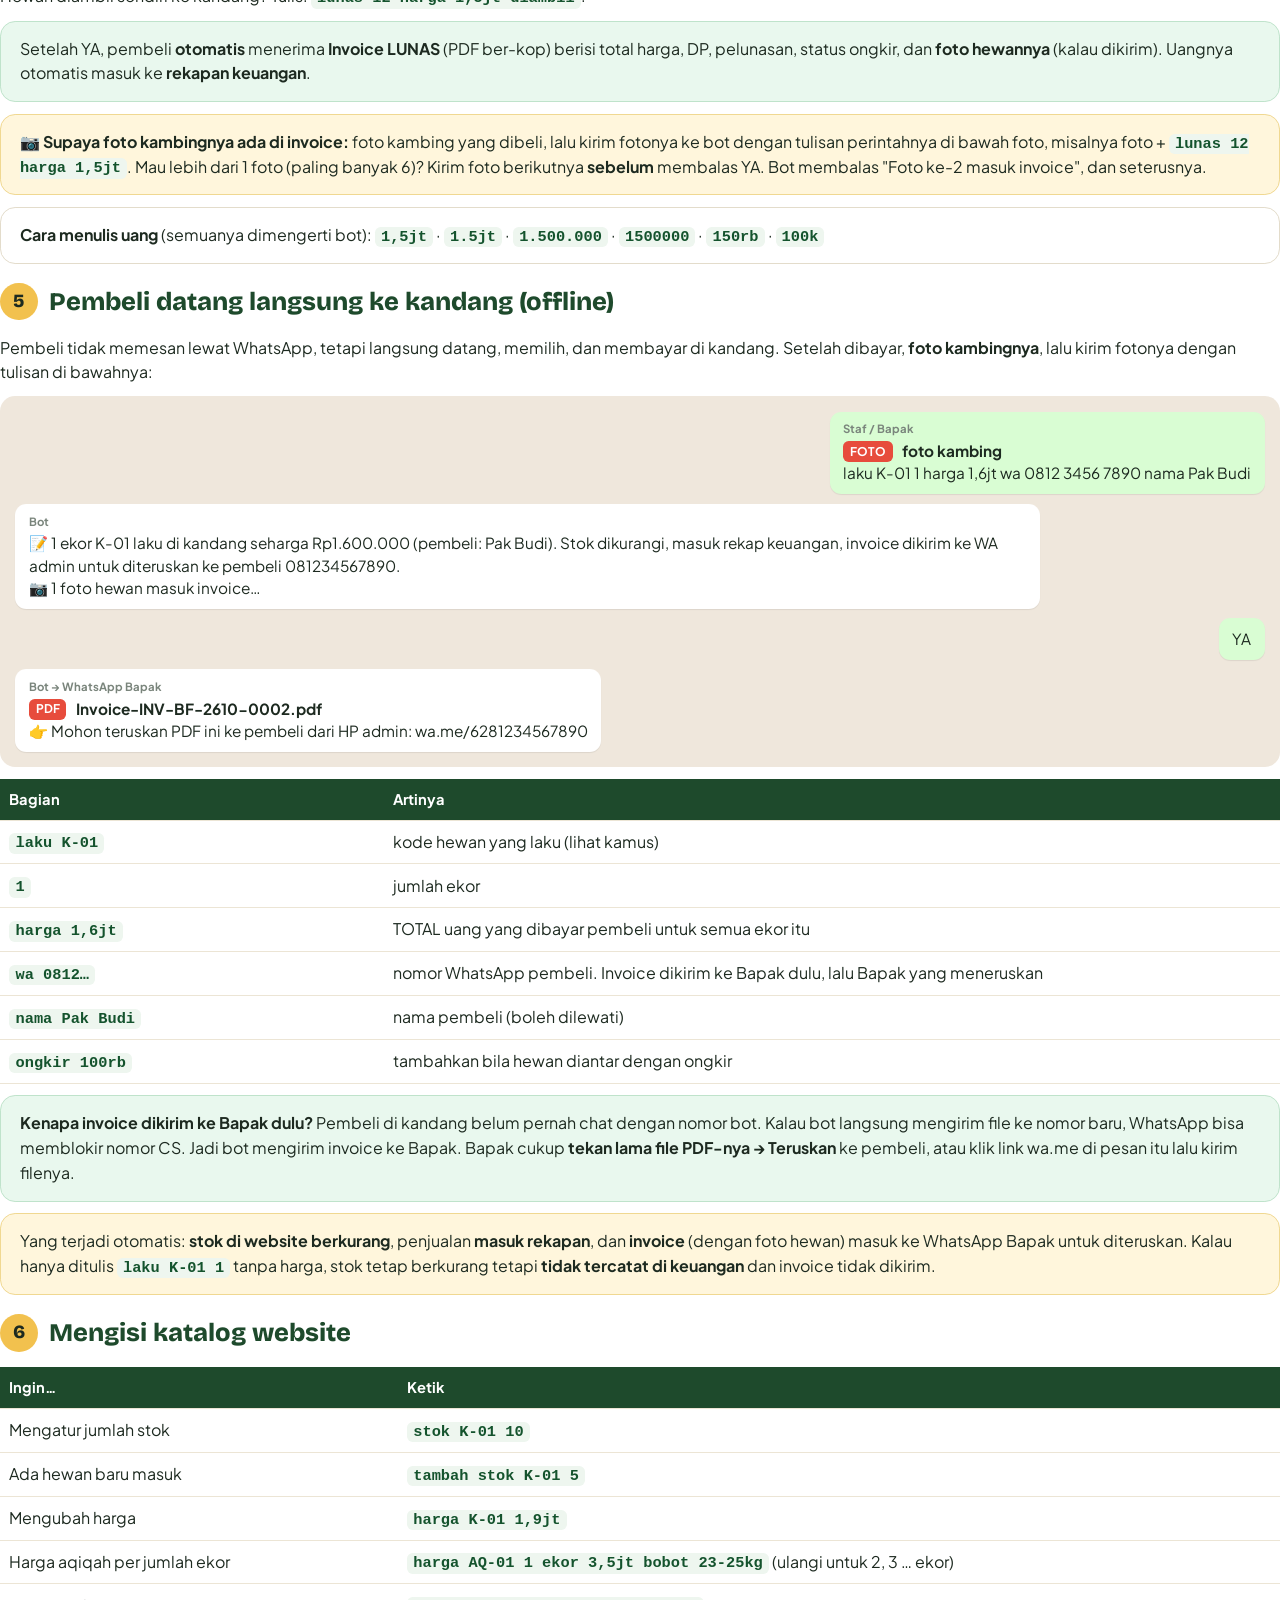
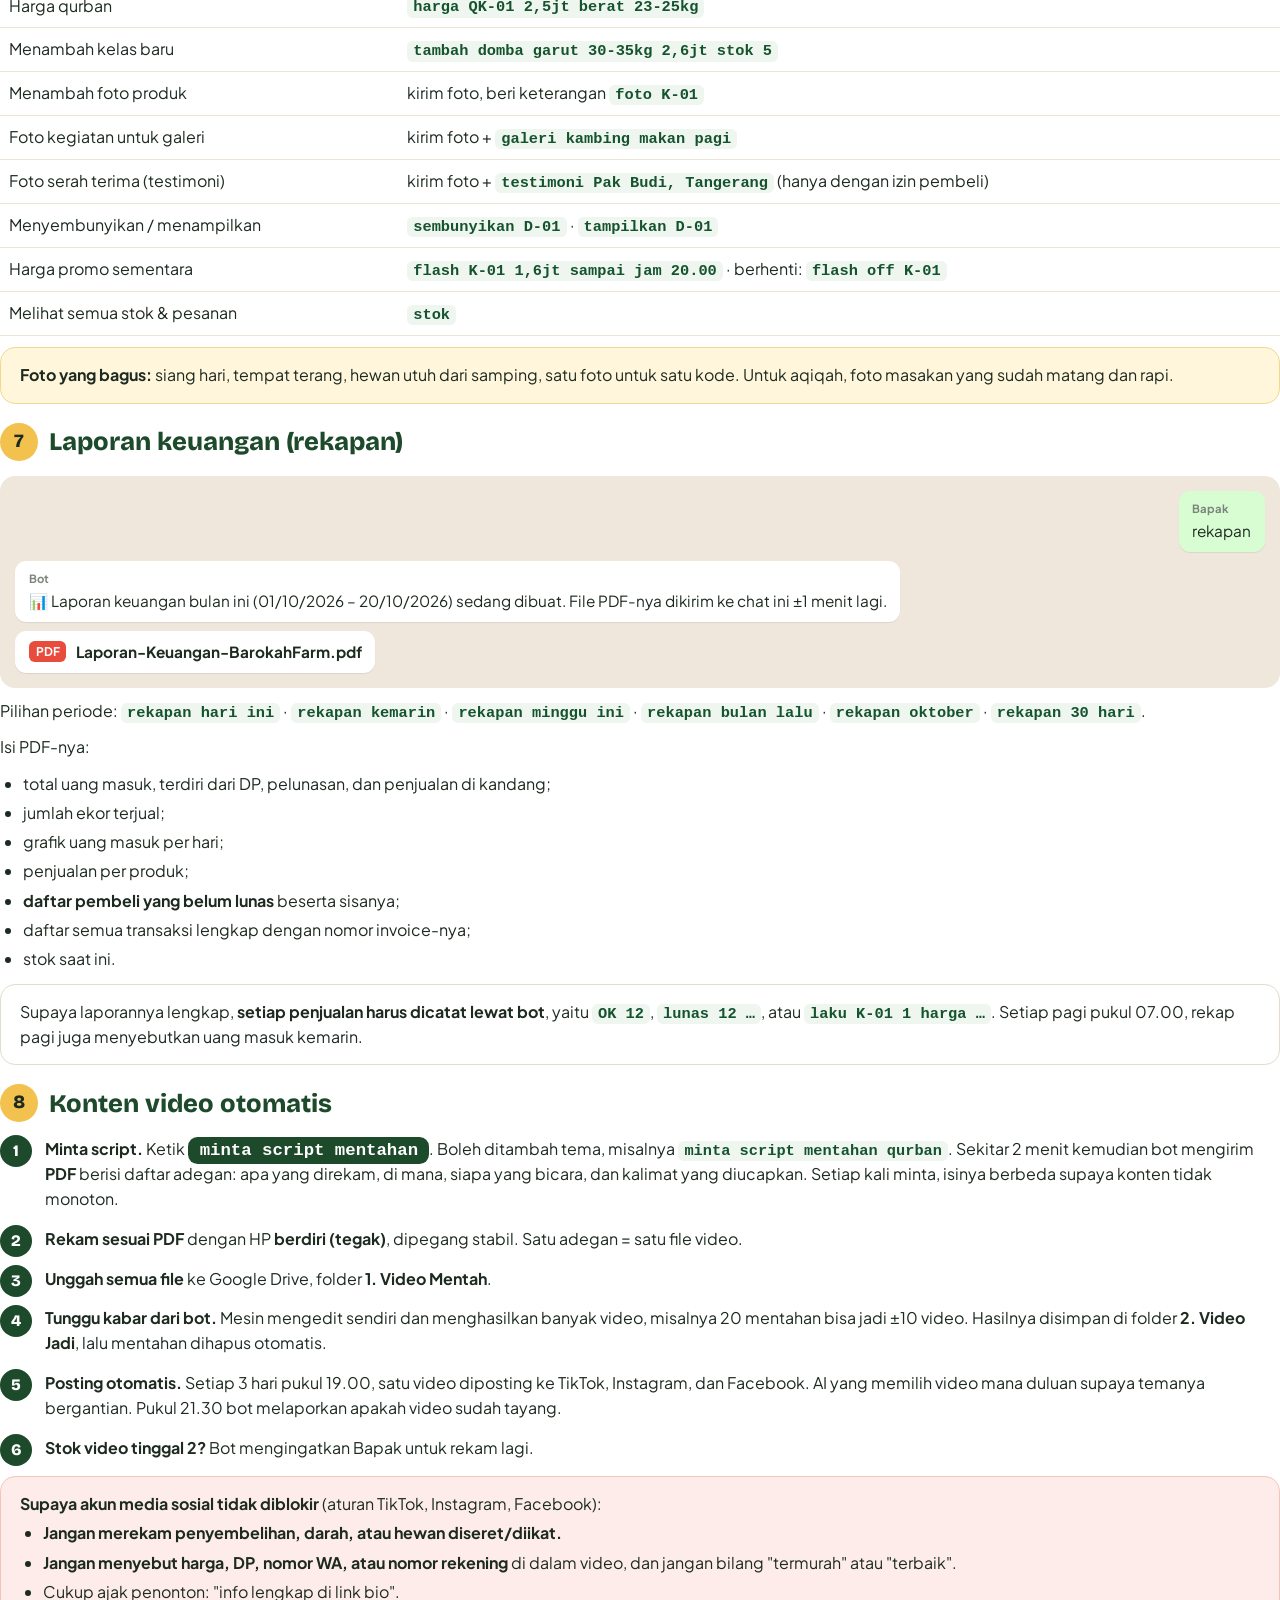
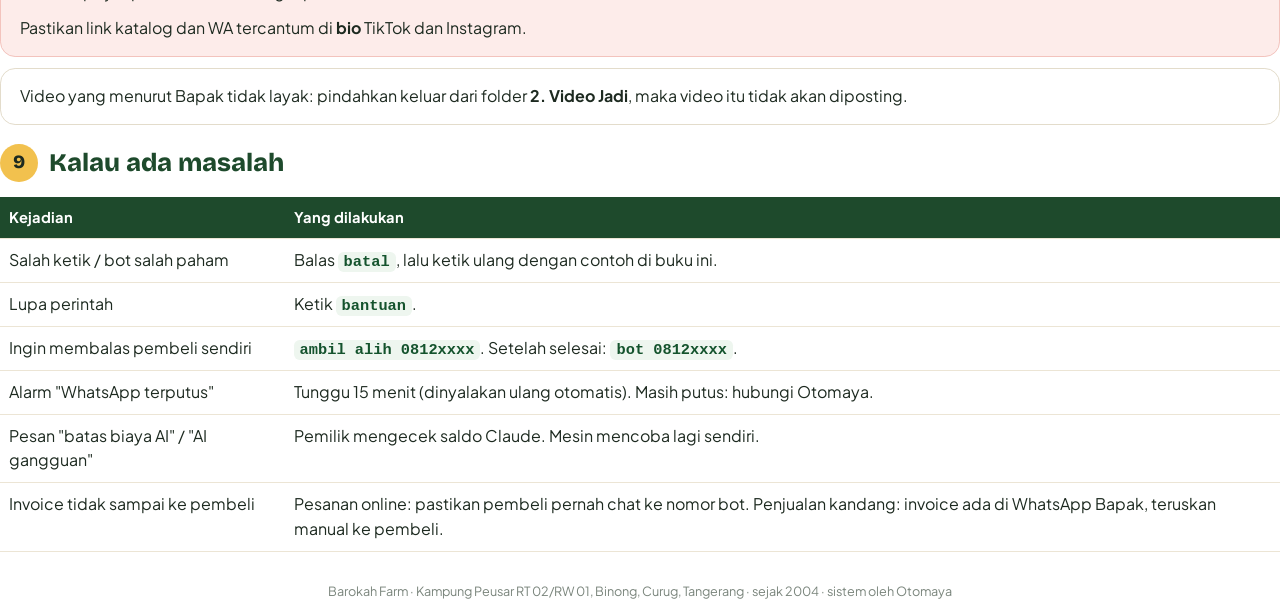
==== commit 37430ef5: "Manual: foto hewan di invoice, invoice penjualan kandang diteruskan admin Co-Authored-By: Claude Opu" ====
--- a/docs/manual/manual-admin.html
+++ b/docs/manual/manual-admin.html
@@ -46,7 +46,7 @@
   <tr><td>DP</td><td>Uang muka / tanda jadi. Minimal <b>Rp100.000 per ekor</b>. Setelah DP diterima, hewan disisihkan untuk pembeli itu.</td></tr>
   <tr><td>Lunas</td><td>Pembeli sudah membayar semuanya. Batas pelunasan <b>3 × 24 jam</b> sejak DP dikonfirmasi.</td></tr>
   <tr><td>Ongkir</td><td>Ongkos kirim. Gratis se-Jabodetabek sesuai syarat jarak. Kalau di luar syarat, ongkir ditulis saat pelunasan.</td></tr>
-  <tr><td>Invoice</td><td><b>Nota resmi</b> berbentuk file PDF dengan kop Barokah Farm, logo, dan alamat. Dikirim <b>otomatis</b> oleh bot ke WhatsApp pembeli <b>saat pesanan LUNAS</b> (atau saat laku di kandang).</td></tr>
+  <tr><td>Invoice</td><td><b>Nota resmi</b> berbentuk file PDF dengan kop Barokah Farm, logo, dan alamat. Pesanan online: dikirim <b>otomatis</b> oleh bot ke WhatsApp pembeli <b>saat LUNAS</b>. Penjualan di kandang: dikirim ke <b>WhatsApp Bapak</b>, lalu Bapak yang meneruskannya ke pembeli. Foto hewan bisa ikut dicetak di invoice.</td></tr>
   <tr><td>Stok</td><td>Jumlah ekor yang tersedia dan tampil di website katalog.</td></tr>
   <tr><td>Katalog</td><td>Website <b>barokahfarm.pages.dev</b>, tempat pembeli melihat foto, berat, dan harga.</td></tr>
   <tr><td>YA / batal</td><td>Jawaban untuk menyetujui atau membatalkan perintah yang dibacakan bot.</td></tr>
@@ -92,24 +92,27 @@
 <div class="chat"><div class="b saya">lunas 12 harga 1,5jt ongkir 100rb</div></div>
 <div class="hitung">Rp1.500.000 + ongkir Rp100.000 − DP Rp100.000 = pembeli membayar <u>Rp1.500.000</u></div>
 <p>Hewan diambil sendiri ke kandang? Tulis: <code>lunas 12 harga 1,5jt diambil</code>.</p>
-<div class="kotak hijau">Setelah YA, pembeli <b>otomatis</b> menerima <b>Invoice LUNAS</b> (PDF ber-kop) berisi total harga, DP, pelunasan, dan status ongkir. Uangnya otomatis masuk ke <b>rekapan keuangan</b>.</div>
+<div class="kotak hijau">Setelah YA, pembeli <b>otomatis</b> menerima <b>Invoice LUNAS</b> (PDF ber-kop) berisi total harga, DP, pelunasan, status ongkir, dan <b>foto hewannya</b> (kalau dikirim). Uangnya otomatis masuk ke <b>rekapan keuangan</b>.</div>
+<div class="kotak kuning"><b>📷 Supaya foto kambingnya ada di invoice:</b> foto kambing yang dibeli, lalu kirim fotonya ke bot dengan tulisan perintahnya di bawah foto, misalnya foto + <code>lunas 12 harga 1,5jt</code>. Mau lebih dari 1 foto (paling banyak 6)? Kirim foto berikutnya <b>sebelum</b> membalas YA. Bot membalas "Foto ke-2 masuk invoice", dan seterusnya.</div>
 <div class="kotak"><b>Cara menulis uang</b> (semuanya dimengerti bot): <code>1,5jt</code> · <code>1.5jt</code> · <code>1.500.000</code> · <code>1500000</code> · <code>150rb</code> · <code>100k</code></div>
 
 <div class="bab"></div>
 <h2><span class="n">5</span>Pembeli datang langsung ke kandang (offline)</h2>
-<p>Pembeli tidak memesan lewat WhatsApp, tetapi langsung datang, memilih, dan membayar di kandang. Setelah dibayar, ketik:</p>
-<div class="chat"><div class="b saya"><small>Staf / Bapak</small>laku K-01 1 harga 1,6jt wa 0812 3456 7890 nama Pak Budi</div>
-  <div class="b bot"><small>Bot</small>📝 1 ekor K-01 laku di kandang seharga Rp1.600.000 (pembeli: Pak Budi). Stok dikurangi, masuk rekap keuangan, invoice dikirim ke WA 081234567890.</div><div class="b saya">YA</div></div>
+<p>Pembeli tidak memesan lewat WhatsApp, tetapi langsung datang, memilih, dan membayar di kandang. Setelah dibayar, <b>foto kambingnya</b>, lalu kirim fotonya dengan tulisan di bawahnya:</p>
+<div class="chat"><div class="b saya"><small>Staf / Bapak</small><div class="file"><i>FOTO</i> foto kambing</div>laku K-01 1 harga 1,6jt wa 0812 3456 7890 nama Pak Budi</div>
+  <div class="b bot"><small>Bot</small>📝 1 ekor K-01 laku di kandang seharga Rp1.600.000 (pembeli: Pak Budi). Stok dikurangi, masuk rekap keuangan, invoice dikirim ke WA admin untuk diteruskan ke pembeli 081234567890.<br>📷 1 foto hewan masuk invoice…</div><div class="b saya">YA</div>
+  <div class="b bot"><small>Bot → WhatsApp Bapak</small><div class="file"><i>PDF</i> Invoice-INV-BF-2610-0002.pdf</div>👉 Mohon teruskan PDF ini ke pembeli dari HP admin: wa.me/6281234567890</div></div>
 <table>
   <tr><th>Bagian</th><th>Artinya</th></tr>
   <tr><td class="k"><code>laku K-01</code></td><td>kode hewan yang laku (lihat kamus)</td></tr>
   <tr><td class="k"><code>1</code></td><td>jumlah ekor</td></tr>
   <tr><td class="k"><code>harga 1,6jt</code></td><td>TOTAL uang yang dibayar pembeli untuk semua ekor itu</td></tr>
-  <tr><td class="k"><code>wa 0812…</code></td><td>nomor WhatsApp pembeli, untuk dikirimi invoice</td></tr>
+  <tr><td class="k"><code>wa 0812…</code></td><td>nomor WhatsApp pembeli. Invoice dikirim ke Bapak dulu, lalu Bapak yang meneruskan</td></tr>
   <tr><td class="k"><code>nama Pak Budi</code></td><td>nama pembeli (boleh dilewati)</td></tr>
   <tr><td class="k"><code>ongkir 100rb</code></td><td>tambahkan bila hewan diantar dengan ongkir</td></tr>
 </table>
-<div class="kotak kuning">Yang terjadi otomatis: <b>stok di website berkurang</b>, penjualan <b>masuk rekapan</b>, dan pembeli menerima <b>invoice</b> di WhatsApp-nya. Kalau hanya ditulis <code>laku K-01 1</code> tanpa harga, stok tetap berkurang tetapi <b>tidak tercatat di keuangan</b> dan invoice tidak dikirim.</div>
+<div class="kotak hijau"><b>Kenapa invoice dikirim ke Bapak dulu?</b> Pembeli di kandang belum pernah chat dengan nomor bot. Kalau bot langsung mengirim file ke nomor baru, WhatsApp bisa memblokir nomor CS. Jadi bot mengirim invoice ke Bapak. Bapak cukup <b>tekan lama file PDF-nya → Teruskan</b> ke pembeli, atau klik link wa.me di pesan itu lalu kirim filenya.</div>
+<div class="kotak kuning">Yang terjadi otomatis: <b>stok di website berkurang</b>, penjualan <b>masuk rekapan</b>, dan <b>invoice</b> (dengan foto hewan) masuk ke WhatsApp Bapak untuk diteruskan. Kalau hanya ditulis <code>laku K-01 1</code> tanpa harga, stok tetap berkurang tetapi <b>tidak tercatat di keuangan</b> dan invoice tidak dikirim.</div>
 
 <div class="bab"></div>
 <h2><span class="n">6</span>Mengisi katalog website</h2>
@@ -174,7 +177,7 @@
   <tr><td>Ingin membalas pembeli sendiri</td><td><code>ambil alih 0812xxxx</code>. Setelah selesai: <code>bot 0812xxxx</code>.</td></tr>
   <tr><td>Alarm "WhatsApp terputus"</td><td>Tunggu 15 menit (dinyalakan ulang otomatis). Masih putus: hubungi Otomaya.</td></tr>
   <tr><td>Pesan "batas biaya AI" / "AI gangguan"</td><td>Pemilik mengecek saldo Claude. Mesin mencoba lagi sendiri.</td></tr>
-  <tr><td>Invoice tidak sampai ke pembeli</td><td>Pastikan nomor WA pembeli benar. Ketik ulang perintahnya dengan nomor yang benar, atau hubungi Otomaya.</td></tr>
+  <tr><td>Invoice tidak sampai ke pembeli</td><td>Pesanan online: pastikan pembeli pernah chat ke nomor bot. Penjualan kandang: invoice ada di WhatsApp Bapak, teruskan manual ke pembeli.</td></tr>
 </table>
 <p class="kaki">Barokah Farm · Kampung Peusar RT 02/RW 01, Binong, Curug, Tangerang · sejak 2004 · sistem oleh Otomaya</p>
 </body></html>
